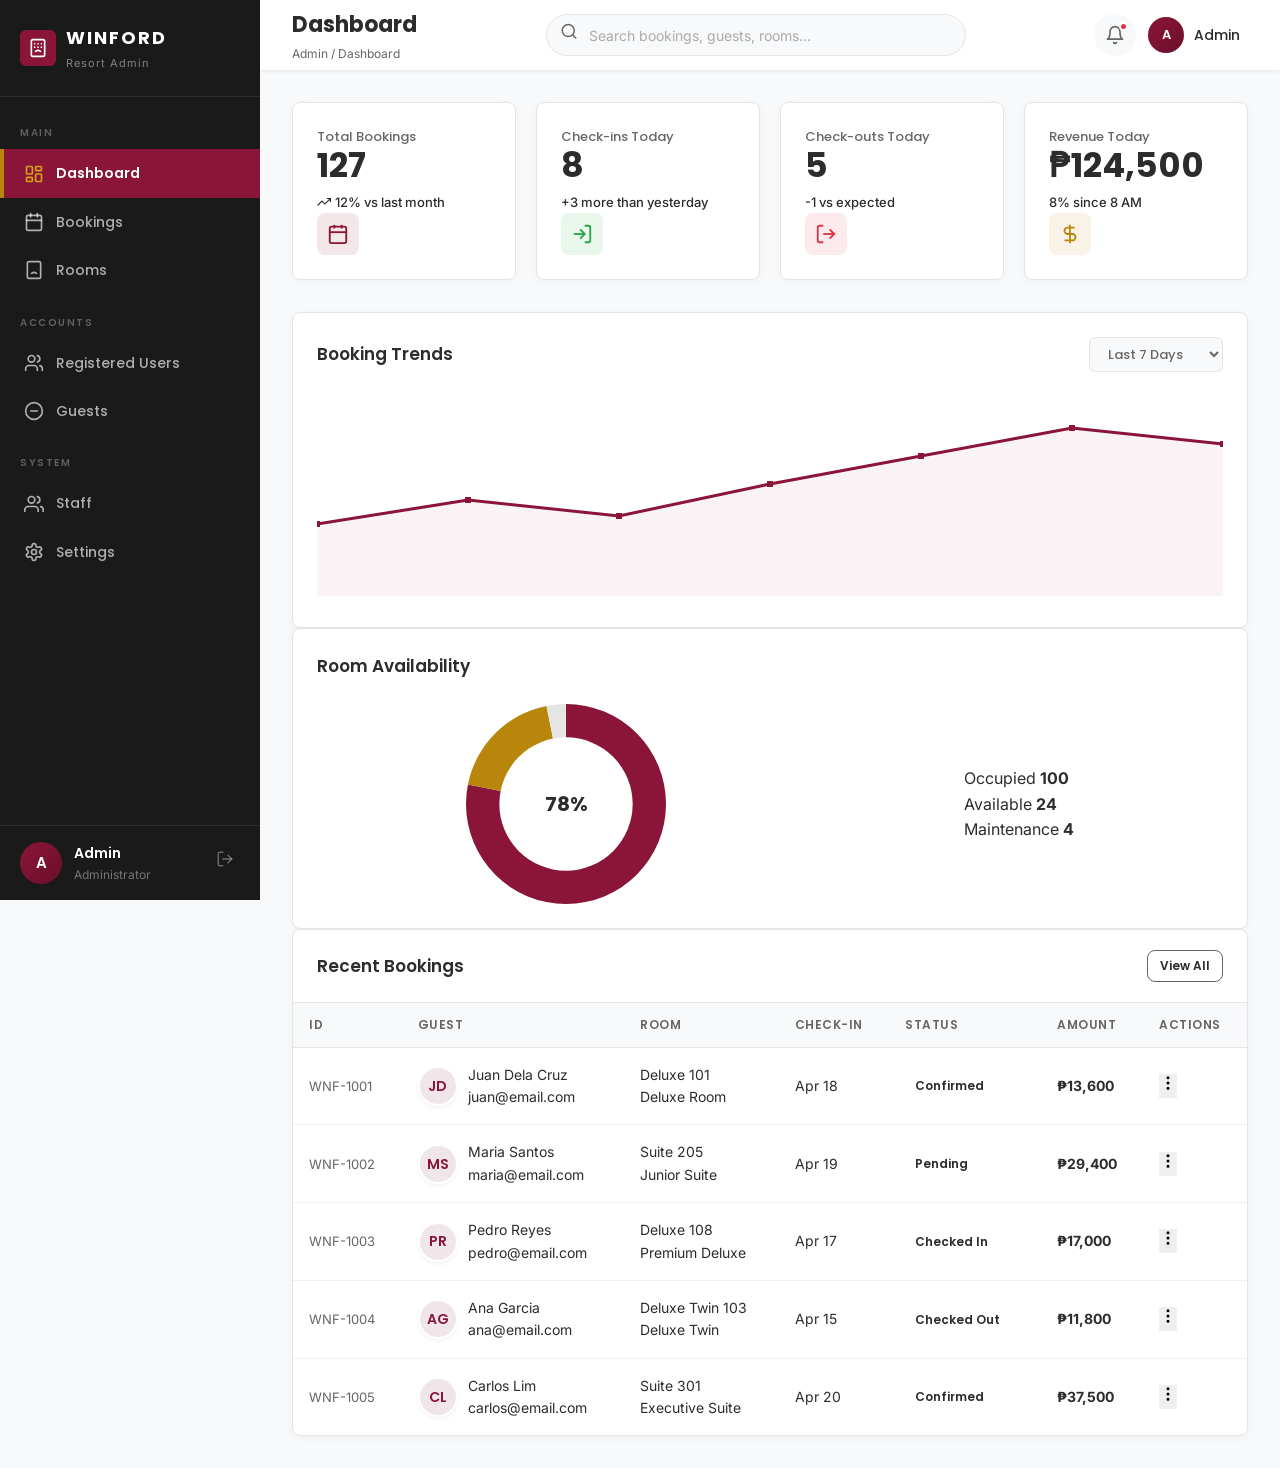
==== admin.html @ c137d27d "Add files via upload" ====
<!DOCTYPE html>
<html lang="en">
<head>
    <meta charset="UTF-8">
    <meta name="viewport" content="width=device-width, initial-scale=1.0">
    <title>Admin Dashboard | Winford Resort and Casino Manila</title>
    <meta name="description" content="Winford Resort admin dashboard – manage bookings, monitor room availability, and view analytics.">

    <link rel="preconnect" href="https://fonts.googleapis.com">
    <link rel="preconnect" href="https://fonts.gstatic.com" crossorigin>
    <link href="https://fonts.googleapis.com/css2?family=Poppins:wght@300;400;500;600;700&family=Inter:wght@300;400;500;600;700&display=swap" rel="stylesheet">

    <link rel="stylesheet" href="styles.css">
    <link rel="stylesheet" href="admin.css">
</head>
<body>

<div class="admin-layout">

    <!-- ═══════════════ SIDEBAR ═══════════════ -->
    <aside class="sidebar" id="sidebar">
        <div class="sidebar__header">
            <div class="sidebar__logo">
                <div class="sidebar__logo-icon">
                    <svg xmlns="http://www.w3.org/2000/svg" width="20" height="20" viewBox="0 0 24 24" fill="none" stroke="currentColor" stroke-width="2" stroke-linecap="round" stroke-linejoin="round"><path d="M18 2H6a2 2 0 0 0-2 2v16a2 2 0 0 0 2 2h12a2 2 0 0 0 2-2V4a2 2 0 0 0-2-2Z"/><path d="m9 16 .348-.24c1.465-1.013 3.84-1.013 5.304 0L15 16"/><path d="M8 7h.01"/><path d="M16 7h.01"/><path d="M12 7h.01"/><path d="M12 11h.01"/><path d="M16 11h.01"/><path d="M8 11h.01"/></svg>
                </div>
                <div>
                    <div class="sidebar__logo-text">WINFORD</div>
                    <div class="sidebar__logo-sub">Resort Admin</div>
                </div>
            </div>
        </div>

        <nav class="sidebar__nav">
            <div class="sidebar__section-label">Main</div>
            <ul class="sidebar__menu" id="sidebar-menu">
                <li class="sidebar__item">
                    <a class="sidebar__link active" data-page="dashboard">
                        <svg xmlns="http://www.w3.org/2000/svg" width="20" height="20" viewBox="0 0 24 24" fill="none" stroke="currentColor" stroke-width="2" stroke-linecap="round" stroke-linejoin="round"><rect width="7" height="9" x="3" y="3" rx="1"/><rect width="7" height="5" x="14" y="3" rx="1"/><rect width="7" height="9" x="14" y="12" rx="1"/><rect width="7" height="5" x="3" y="16" rx="1"/></svg>
                        Dashboard
                    </a>
                </li>
                <li class="sidebar__item">
                    <a class="sidebar__link" data-page="bookings">
                        <svg xmlns="http://www.w3.org/2000/svg" width="20" height="20" viewBox="0 0 24 24" fill="none" stroke="currentColor" stroke-width="2" stroke-linecap="round" stroke-linejoin="round"><rect width="18" height="18" x="3" y="4" rx="2" ry="2"/><line x1="16" x2="16" y1="2" y2="6"/><line x1="8" x2="8" y1="2" y2="6"/><line x1="3" x2="21" y1="10" y2="10"/></svg>
                        Bookings
                    </a>
                </li>
                <li class="sidebar__item">
                    <a class="sidebar__link" data-page="rooms">
                        <svg xmlns="http://www.w3.org/2000/svg" width="20" height="20" viewBox="0 0 24 24" fill="none" stroke="currentColor" stroke-width="2" stroke-linecap="round" stroke-linejoin="round"><path d="M18 2H6a2 2 0 0 0-2 2v16a2 2 0 0 0 2 2h12a2 2 0 0 0 2-2V4a2 2 0 0 0-2-2Z"/><path d="m9 16 .348-.24c1.465-1.013 3.84-1.013 5.304 0L15 16"/></svg>
                        Rooms
                    </a>
                </li>
            </ul>

            <div class="sidebar__section-label" style="margin-top:8px">Accounts</div>
            <ul class="sidebar__menu">
                <li class="sidebar__item">
                    <a class="sidebar__link" data-page="user-management">
                        <svg xmlns="http://www.w3.org/2000/svg" width="20" height="20" viewBox="0 0 24 24" fill="none" stroke="currentColor" stroke-width="2" stroke-linecap="round" stroke-linejoin="round"><path d="M16 21v-2a4 4 0 0 0-4-4H6a4 4 0 0 0-4 4v2"/><circle cx="9" cy="7" r="4"/><path d="M22 21v-2a4 4 0 0 0-3-3.87"/><path d="M16 3.13a4 4 0 0 1 0 7.75"/></svg>
                        Registered Users
                    </a>
                </li>
                <li class="sidebar__item">
                    <a class="sidebar__link" data-page="guest-management">
                        <svg xmlns="http://www.w3.org/2000/svg" width="20" height="20" viewBox="0 0 24 24" fill="none" stroke="currentColor" stroke-width="2" stroke-linecap="round" stroke-linejoin="round"><circle cx="12" cy="12" r="10"/><path d="M8 12h8"/></svg>
                        Guests
                    </a>
                </li>
            </ul>

            <div class="sidebar__section-label" style="margin-top:8px">System</div>
            <ul class="sidebar__menu">
                <li class="sidebar__item">
                    <a class="sidebar__link" data-page="staff-management">
                        <svg xmlns="http://www.w3.org/2000/svg" width="20" height="20" viewBox="0 0 24 24" fill="none" stroke="currentColor" stroke-width="2" stroke-linecap="round" stroke-linejoin="round"><path d="M17 21v-2a4 4 0 0 0-4-4H5a4 4 0 0 0-4 4v2"/><circle cx="9" cy="7" r="4"/><path d="M23 21v-2a4 4 0 0 0-3-3.87"/><path d="M16 3.13a4 4 0 0 1 0 7.75"/></svg>
                        Staff
                    </a>
                </li>
                <li class="sidebar__item">
                    <a class="sidebar__link" data-page="settings">
                        <svg xmlns="http://www.w3.org/2000/svg" width="20" height="20" viewBox="0 0 24 24" fill="none" stroke="currentColor" stroke-width="2" stroke-linecap="round" stroke-linejoin="round"><path d="M12.22 2h-.44a2 2 0 0 0-2 2v.18a2 2 0 0 1-1 1.73l-.43.25a2 2 0 0 1-2 0l-.15-.08a2 2 0 0 0-2.73.73l-.22.38a2 2 0 0 0 .73 2.73l.15.1a2 2 0 0 1 1 1.72v.51a2 2 0 0 1-1 1.74l-.15.09a2 2 0 0 0-.73 2.73l.22.38a2 2 0 0 0 2.73.73l.15-.08a2 2 0 0 1 2 0l.43.25a2 2 0 0 1 1 1.73V20a2 2 0 0 0 2 2h.44a2 2 0 0 0 2-2v-.18a2 2 0 0 1 1-1.73l.43-.25a2 2 0 0 1 2 0l.15.08a2 2 0 0 0 2.73-.73l.22-.39a2 2 0 0 0-.73-2.73l-.15-.08a2 2 0 0 1-1-1.74v-.5a2 2 0 0 1 1-1.74l.15-.09a2 2 0 0 0 .73-2.73l-.22-.38a2 2 0 0 0-2.73-.73l-.15.08a2 2 0 0 1-2 0l-.43-.25a2 2 0 0 1-1-1.73V4a2 2 0 0 0-2-2z"/><circle cx="12" cy="12" r="3"/></svg>
                        Settings
                    </a>
                </li>
            </ul>
        </nav>

        <div class="sidebar__footer">
            <div class="sidebar__avatar">A</div>
            <div class="sidebar__user-info">
                <div class="sidebar__user-name">Admin</div>
                <div class="sidebar__user-role">Administrator</div>
            </div>
            <a href="index.html" class="sidebar__logout-btn" title="Back to Website">
                <svg xmlns="http://www.w3.org/2000/svg" width="18" height="18" viewBox="0 0 24 24" fill="none" stroke="currentColor" stroke-width="2" stroke-linecap="round" stroke-linejoin="round"><path d="M9 21H5a2 2 0 0 1-2-2V5a2 2 0 0 1 2-2h4"/><polyline points="16 17 21 12 16 7"/><line x1="21" x2="9" y1="12" y2="12"/></svg>
            </a>
        </div>
    </aside>

    <!-- Sidebar overlay (mobile) -->
    <div class="sidebar-overlay" id="sidebar-overlay" onclick="closeSidebar()"></div>

    <!-- ═══════════════ MAIN ═══════════════ -->
    <div class="admin-main">

        <!-- Top Bar -->
        <header class="topbar">
            <button class="topbar__hamburger" id="hamburger-btn" onclick="openSidebar()">
                <svg xmlns="http://www.w3.org/2000/svg" width="24" height="24" viewBox="0 0 24 24" fill="none" stroke="currentColor" stroke-width="2" stroke-linecap="round" stroke-linejoin="round"><line x1="4" x2="20" y1="12" y2="12"/><line x1="4" x2="20" y1="6" y2="6"/><line x1="4" x2="20" y1="18" y2="18"/></svg>
            </button>
            <div class="topbar__left">
                <div class="topbar__title" id="page-title">Dashboard</div>
                <div class="topbar__breadcrumb" id="page-breadcrumb">Admin / Dashboard</div>
            </div>
            <div class="topbar__search">
                <span class="topbar__search-icon">
                    <svg xmlns="http://www.w3.org/2000/svg" width="18" height="18" viewBox="0 0 24 24" fill="none" stroke="currentColor" stroke-width="2" stroke-linecap="round" stroke-linejoin="round"><circle cx="11" cy="11" r="8"/><path d="m21 21-4.3-4.3"/></svg>
                </span>
                <input type="text" class="topbar__search-input" placeholder="Search bookings, guests, rooms...">
            </div>
            <div class="topbar__right">
                <button class="topbar__icon-btn">
                    <svg xmlns="http://www.w3.org/2000/svg" width="20" height="20" viewBox="0 0 24 24" fill="none" stroke="currentColor" stroke-width="2" stroke-linecap="round" stroke-linejoin="round"><path d="M6 8a6 6 0 0 1 12 0c0 7 3 9 3 9H3s3-2 3-9"/><path d="M10.3 21a1.94 1.94 0 0 0 3.4 0"/></svg>
                    <span class="topbar__notification-dot"></span>
                </button>
                <div class="topbar__profile">
                    <div class="topbar__profile-avatar">A</div>
                    <span class="topbar__profile-name">Admin</span>
                </div>
            </div>
        </header>

        <!-- Dashboard Content -->
        <main class="dashboard" id="dashboard-content">
            <!-- Rendered by admin.js -->
        </main>

    </div>

</div>

<script src="admin.js"></script>

</body>
</html>
---- styles.css ----
/* ============================================================
   WINFORD RESORT & CASINO MANILA
   Room Booking System – Design System & Page Styles
   Agoda-Inspired, Conversion-Focused
   ============================================================ */

/* ---------- DESIGN TOKENS ---------- */
:root {
  /* Primary */
  --winford-red: #8B1538;
  --winford-red-dark: #6B0F2A;
  --winford-red-light: #A91D47;
  --winford-gold: #B8860B;
  --winford-gold-light: #D4A017;
  --winford-brown: #4A2511;

  /* Supporting */
  --white: #FFFFFF;
  --cream: #FAF9F6;
  --dark: #2C2C2C;
  --medium-gray: #666666;
  --light-gray: #E5E5E5;
  --border-gray: #E0E0E0;

  /* Functional */
  --success: #28A745;
  --success-bg: #E8F5E9;
  --success-dark: #2E7D32;
  --warning: #FF6B35;
  --warning-bg: #FFF3E0;
  --alert: #DC3545;

  /* Typography */
  --font-primary: 'Poppins', sans-serif;
  --font-body: 'Inter', sans-serif;

  /* Shadows */
  --shadow-sm: 0 1px 3px rgba(0,0,0,0.06);
  --shadow-card: 0 2px 8px rgba(0,0,0,0.08);
  --shadow-card-hover: 0 4px 16px rgba(0,0,0,0.12);
  --shadow-lg: 0 4px 12px rgba(0,0,0,0.15);
  --shadow-xl: 0 8px 24px rgba(0,0,0,0.18);
  --shadow-red: 0 4px 12px rgba(139,21,56,0.35);

  /* Radius */
  --radius-sm: 4px;
  --radius-md: 6px;
  --radius-lg: 8px;
  --radius-pill: 24px;
  --radius-round: 50%;

  /* Transitions */
  --transition: 0.3s ease;
  --transition-fast: 0.15s ease;
}

/* ---------- RESET & BASE ---------- */
*, *::before, *::after {
  box-sizing: border-box;
  margin: 0;
  padding: 0;
}

html {
  scroll-behavior: smooth;
  -webkit-font-smoothing: antialiased;
  -moz-osx-font-smoothing: grayscale;
}

body {
  font-family: var(--font-body);
  background: var(--cream);
  color: var(--dark);
  line-height: 1.6;
  overflow-x: hidden;
}

a {
  color: inherit;
  text-decoration: none;
}

button {
  cursor: pointer;
  font-family: var(--font-primary);
  border: none;
  outline: none;
}

img {
  max-width: 100%;
  height: auto;
  display: block;
}

select, input {
  font-family: var(--font-body);
}

/* ---------- UTILITY CLASSES ---------- */
.container {
  max-width: 1200px;
  margin: 0 auto;
  padding: 0 24px;
}

.sr-only {
  position: absolute;
  width: 1px;
  height: 1px;
  padding: 0;
  margin: -1px;
  overflow: hidden;
  clip: rect(0,0,0,0);
  white-space: nowrap;
  border: 0;
}

/* ============================================================
   NAVBAR
   ============================================================ */
.navbar {
  position: sticky;
  top: 0;
  z-index: 100;
  background: var(--white);
  box-shadow: 0 2px 4px rgba(0,0,0,0.08);
  height: 70px;
}

.navbar .container {
  display: flex;
  align-items: center;
  justify-content: space-between;
  height: 100%;
}

/* Logo */
.navbar__logo {
  display: flex;
  align-items: center;
  gap: 10px;
  flex-shrink: 0;
}

.navbar__logo-icon {
  width: 36px;
  height: 36px;
  background: var(--winford-red);
  border-radius: var(--radius-md);
  display: flex;
  align-items: center;
  justify-content: center;
  color: var(--white);
}

.navbar__logo-icon svg {
  width: 22px;
  height: 22px;
}

.navbar__logo-text {
  font-family: var(--font-primary);
  font-size: 22px;
  font-weight: 700;
  color: var(--winford-red);
  letter-spacing: 2px;
}

.navbar__logo-sub {
  font-family: var(--font-body);
  font-size: 9px;
  font-weight: 500;
  color: var(--medium-gray);
  letter-spacing: 3px;
  text-transform: uppercase;
  margin-top: -2px;
}

/* Nav Links */
.navbar__links {
  display: flex;
  align-items: center;
  gap: 32px;
  list-style: none;
}

.navbar__links a {
  font-family: var(--font-primary);
  font-size: 15px;
  font-weight: 500;
  color: var(--dark);
  position: relative;
  padding: 4px 0;
  transition: color var(--transition-fast);
}

.navbar__links a:hover,
.navbar__links a.active {
  color: var(--winford-red);
}

.navbar__links a.active::after {
  content: '';
  position: absolute;
  bottom: -4px;
  left: 0;
  right: 0;
  height: 2px;
  background: var(--winford-red);
  border-radius: 2px;
}

/* Nav Actions */
.navbar__actions {
  display: flex;
  align-items: center;
  gap: 12px;
}

/* Guest buttons */
.btn-signin {
  font-family: var(--font-primary);
  font-size: 14px;
  font-weight: 600;
  color: var(--winford-red);
  border: 2px solid var(--winford-red);
  background: transparent;
  padding: 8px 22px;
  border-radius: var(--radius-md);
  transition: all var(--transition);
}

.btn-signin:hover {
  background: var(--winford-red);
  color: var(--white);
}

.btn-create-account {
  font-family: var(--font-primary);
  font-size: 14px;
  font-weight: 600;
  color: var(--white);
  background: var(--winford-red);
  padding: 8px 22px;
  border-radius: var(--radius-md);
  transition: all var(--transition);
}

.btn-create-account:hover {
  background: var(--winford-red-dark);
  box-shadow: var(--shadow-red);
}

/* Registered User Nav */
.navbar__user {
  display: flex;
  align-items: center;
  gap: 16px;
}

.navbar__welcome {
  font-family: var(--font-primary);
  font-size: 14px;
  font-weight: 500;
  color: var(--dark);
}

.navbar__points {
  display: flex;
  align-items: center;
  gap: 4px;
  font-family: var(--font-primary);
  font-size: 13px;
  font-weight: 600;
  color: var(--winford-gold);
  background: rgba(184,134,11,0.08);
  padding: 4px 12px;
  border-radius: var(--radius-pill);
}

.navbar__profile {
  position: relative;
}

.navbar__profile-btn {
  display: flex;
  align-items: center;
  gap: 8px;
  background: none;
  padding: 4px;
  cursor: pointer;
}

.navbar__avatar {
  width: 40px;
  height: 40px;
  border-radius: var(--radius-round);
  background: linear-gradient(135deg, var(--winford-red), var(--winford-red-dark));
  color: var(--white);
  display: flex;
  align-items: center;
  justify-content: center;
  font-family: var(--font-primary);
  font-size: 16px;
  font-weight: 600;
}

.navbar__profile-arrow {
  color: var(--medium-gray);
  transition: transform var(--transition-fast);
}

.navbar__profile-btn:hover .navbar__profile-arrow {
  color: var(--dark);
}

.navbar__profile.open .navbar__profile-arrow {
  transform: rotate(180deg);
}

/* Profile Dropdown */
.navbar__dropdown {
  position: absolute;
  top: calc(100% + 8px);
  right: 0;
  min-width: 200px;
  background: var(--white);
  border-radius: var(--radius-lg);
  box-shadow: var(--shadow-xl);
  border: 1px solid var(--light-gray);
  opacity: 0;
  visibility: hidden;
  transform: translateY(-8px);
  transition: all var(--transition-fast);
  overflow: hidden;
  z-index: 200;
}

.navbar__profile.open .navbar__dropdown {
  opacity: 1;
  visibility: visible;
  transform: translateY(0);
}

.navbar__dropdown a {
  display: flex;
  align-items: center;
  gap: 10px;
  padding: 12px 16px;
  font-family: var(--font-primary);
  font-size: 14px;
  font-weight: 500;
  color: var(--dark);
  transition: background var(--transition-fast);
}

.navbar__dropdown a:hover {
  background: var(--cream);
}

.navbar__dropdown a svg {
  width: 18px;
  height: 18px;
  color: var(--medium-gray);
}

.navbar__dropdown-divider {
  height: 1px;
  background: var(--light-gray);
}

.navbar__dropdown a.logout {
  color: var(--winford-red);
}

.navbar__dropdown a.logout svg {
  color: var(--winford-red);
}

/* Mobile Hamburger */
.navbar__hamburger {
  display: none;
  background: none;
  padding: 8px;
  color: var(--dark);
}

.navbar__hamburger svg {
  width: 24px;
  height: 24px;
}

/* Mobile Menu Drawer */
.mobile-drawer {
  display: none;
  position: fixed;
  top: 0;
  left: 0;
  right: 0;
  bottom: 0;
  z-index: 200;
}

.mobile-drawer.open {
  display: block;
}

.mobile-drawer__overlay {
  position: absolute;
  inset: 0;
  background: rgba(0,0,0,0.5);
  animation: fadeIn 0.2s ease;
}

.mobile-drawer__panel {
  position: absolute;
  top: 0;
  left: 0;
  width: 300px;
  height: 100%;
  background: var(--white);
  box-shadow: var(--shadow-xl);
  padding: 24px;
  animation: slideInLeft 0.3s ease;
  overflow-y: auto;
}

.mobile-drawer__close {
  background: none;
  padding: 4px;
  margin-bottom: 24px;
  color: var(--medium-gray);
}

.mobile-drawer__links {
  list-style: none;
  margin-bottom: 24px;
}

.mobile-drawer__links a {
  display: block;
  padding: 14px 0;
  font-family: var(--font-primary);
  font-size: 16px;
  font-weight: 500;
  color: var(--dark);
  border-bottom: 1px solid var(--light-gray);
}

.mobile-drawer__links a:hover {
  color: var(--winford-red);
}

.mobile-drawer__actions {
  display: flex;
  flex-direction: column;
  gap: 10px;
}

.mobile-drawer__actions .btn-signin,
.mobile-drawer__actions .btn-create-account {
  text-align: center;
  width: 100%;
  padding: 12px;
}

/* State toggle (dev tool) */
.state-toggle {
  position: fixed;
  bottom: 20px;
  right: 20px;
  z-index: 300;
  display: flex;
  align-items: center;
  gap: 10px;
  background: var(--white);
  border: 1px solid var(--light-gray);
  padding: 10px 16px;
  border-radius: var(--radius-lg);
  box-shadow: var(--shadow-lg);
  font-family: var(--font-primary);
  font-size: 13px;
  font-weight: 500;
  color: var(--dark);
}

.state-toggle__switch {
  position: relative;
  width: 48px;
  height: 26px;
  background: var(--light-gray);
  border-radius: 13px;
  cursor: pointer;
  transition: background var(--transition);
}

.state-toggle__switch.active {
  background: var(--winford-red);
}

.state-toggle__switch::after {
  content: '';
  position: absolute;
  top: 3px;
  left: 3px;
  width: 20px;
  height: 20px;
  background: var(--white);
  border-radius: var(--radius-round);
  transition: transform var(--transition);
  box-shadow: 0 1px 3px rgba(0,0,0,0.2);
}

.state-toggle__switch.active::after {
  transform: translateX(22px);
}

.state-toggle__label {
  min-width: 70px;
}

/* ============================================================
   HERO SECTION
   ============================================================ */
.hero {
  position: relative;
  height: 520px;
  overflow: hidden;
  display: flex;
  align-items: center;
  justify-content: center;
}

.hero__bg {
  position: absolute;
  inset: 0;
  width: 100%;
  height: 100%;
  object-fit: cover;
}

.hero__overlay {
  position: absolute;
  inset: 0;
  background: linear-gradient(
    180deg,
    rgba(44, 44, 44, 0.45) 0%,
    rgba(139, 21, 56, 0.3) 100%
  );
}

.hero__content {
  position: relative;
  z-index: 2;
  text-align: center;
  padding: 0 24px;
  max-width: 800px;
  width: 100%;
}

.hero__headline {
  font-family: var(--font-primary);
  font-size: 46px;
  font-weight: 700;
  color: var(--white);
  line-height: 1.2;
  margin-bottom: 12px;
  text-shadow: 0 2px 8px rgba(0,0,0,0.25);
}

.hero__subtext {
  font-family: var(--font-primary);
  font-size: 19px;
  font-weight: 400;
  color: rgba(255,255,255,0.9);
  margin-bottom: 32px;
  text-shadow: 0 1px 4px rgba(0,0,0,0.2);
}

.hero__cta-message {
  font-family: var(--font-primary);
  font-size: 15px;
  font-weight: 500;
  color: var(--winford-gold-light);
  margin-top: 20px;
  display: flex;
  align-items: center;
  justify-content: center;
  gap: 6px;
}

/* ============================================================
   SEARCH BAR
   ============================================================ */
.search-bar {
  position: relative;
  z-index: 10;
  margin-top: -36px;
}

.search-bar__inner {
  background: var(--white);
  border-radius: var(--radius-lg);
  box-shadow: var(--shadow-xl);
  display: flex;
  align-items: stretch;
  overflow: hidden;
}

.search-bar__field {
  flex: 1;
  padding: 16px 20px;
  border-right: 1px solid var(--light-gray);
  display: flex;
  flex-direction: column;
  gap: 4px;
  cursor: pointer;
  transition: background var(--transition-fast);
  position: relative;
}

.search-bar__field:hover {
  background: #FAFAFA;
}

.search-bar__label {
  font-family: var(--font-primary);
  font-size: 11px;
  font-weight: 600;
  color: var(--medium-gray);
  text-transform: uppercase;
  letter-spacing: 0.5px;
  display: flex;
  align-items: center;
  gap: 6px;
}

.search-bar__label svg {
  width: 14px;
  height: 14px;
}

.search-bar__value {
  font-family: var(--font-primary);
  font-size: 15px;
  font-weight: 600;
  color: var(--dark);
}

.search-bar__input {
  font-family: var(--font-primary);
  font-size: 15px;
  font-weight: 600;
  color: var(--dark);
  border: none;
  outline: none;
  background: transparent;
  width: 100%;
  cursor: pointer;
}

.search-bar__select {
  font-family: var(--font-primary);
  font-size: 15px;
  font-weight: 600;
  color: var(--dark);
  border: none;
  outline: none;
  background: transparent;
  width: 100%;
  cursor: pointer;
  -webkit-appearance: none;
  appearance: none;
}

.search-bar__btn {
  flex-shrink: 0;
  background: var(--winford-red);
  color: var(--white);
  font-family: var(--font-primary);
  font-size: 16px;
  font-weight: 700;
  text-transform: uppercase;
  letter-spacing: 0.5px;
  padding: 16px 36px;
  border: none;
  cursor: pointer;
  transition: all var(--transition);
  display: flex;
  align-items: center;
  gap: 8px;
  white-space: nowrap;
}

.search-bar__btn:hover {
  background: var(--winford-red-dark);
  box-shadow: var(--shadow-red);
}

.search-bar__btn svg {
  width: 20px;
  height: 20px;
}

/* ============================================================
   FILTER PILLS
   ============================================================ */
.filter-pills {
  background: var(--white);
  padding: 28px 0;
  border-bottom: 1px solid var(--light-gray);
}

.filter-pills__inner {
  display: flex;
  align-items: center;
  gap: 12px;
  overflow-x: auto;
  -webkit-overflow-scrolling: touch;
  scrollbar-width: none;
  padding-bottom: 4px;
}

.filter-pills__inner::-webkit-scrollbar {
  display: none;
}

.filter-pill {
  flex-shrink: 0;
  font-family: var(--font-primary);
  font-size: 14px;
  font-weight: 500;
  padding: 10px 22px;
  border-radius: var(--radius-pill);
  border: 1px solid var(--light-gray);
  background: var(--white);
  color: var(--dark);
  cursor: pointer;
  transition: all var(--transition);
  white-space: nowrap;
}

.filter-pill:hover {
  border-color: var(--winford-red);
  color: var(--winford-red);
}

.filter-pill.active {
  background: var(--winford-red);
  border-color: var(--winford-red);
  color: var(--white);
  font-weight: 600;
  box-shadow: 0 2px 8px rgba(139,21,56,0.3);
}

/* ============================================================
   PERSONALIZED RECOMMENDATIONS (Registered Only)
   ============================================================ */
.personalized-section {
  background: var(--cream);
  padding: 56px 0;
  border-top: 3px solid var(--winford-gold);
  display: none;
}

.personalized-section.visible {
  display: block;
}

.section-header {
  display: flex;
  align-items: flex-end;
  justify-content: space-between;
  margin-bottom: 28px;
}

.section-header__title {
  font-family: var(--font-primary);
  font-size: 26px;
  font-weight: 700;
  color: var(--dark);
  display: flex;
  align-items: center;
  gap: 10px;
}

.section-header__subtitle {
  font-family: var(--font-body);
  font-size: 15px;
  color: var(--medium-gray);
  margin-top: 6px;
}

.section-header__link {
  font-family: var(--font-primary);
  font-size: 14px;
  font-weight: 600;
  color: var(--winford-red);
  display: flex;
  align-items: center;
  gap: 4px;
  transition: gap var(--transition);
  flex-shrink: 0;
}

.section-header__link:hover {
  gap: 8px;
  text-decoration: underline;
}

.section-header__link svg {
  width: 16px;
  height: 16px;
}

/* Recommendation Cards */
.rec-cards {
  display: flex;
  gap: 24px;
  overflow-x: auto;
  -webkit-overflow-scrolling: touch;
  scrollbar-width: none;
  padding-bottom: 8px;
}

.rec-cards::-webkit-scrollbar {
  display: none;
}

.rec-card {
  flex: 0 0 280px;
  background: var(--white);
  border-radius: var(--radius-lg);
  border: 1px solid var(--light-gray);
  overflow: hidden;
  transition: all var(--transition);
  cursor: pointer;
}

.rec-card:hover {
  box-shadow: var(--shadow-card-hover);
  transform: translateY(-4px);
}

.rec-card__image {
  position: relative;
  height: 190px;
  overflow: hidden;
}

.rec-card__image img {
  width: 100%;
  height: 100%;
  object-fit: cover;
  transition: transform var(--transition);
}

.rec-card:hover .rec-card__image img {
  transform: scale(1.05);
}

.rec-card__badge {
  position: absolute;
  top: 12px;
  left: 12px;
  background: var(--winford-gold);
  color: var(--white);
  font-family: var(--font-primary);
  font-size: 11px;
  font-weight: 700;
  padding: 5px 10px;
  border-radius: var(--radius-sm);
  display: flex;
  align-items: center;
  gap: 4px;
}

.rec-card__badge svg {
  width: 12px;
  height: 12px;
}

.rec-card__body {
  padding: 16px;
}

.rec-card__name {
  font-family: var(--font-primary);
  font-size: 17px;
  font-weight: 600;
  color: var(--dark);
  margin-bottom: 4px;
}

.rec-card__specs {
  font-family: var(--font-body);
  font-size: 13px;
  color: var(--medium-gray);
  margin-bottom: 10px;
}

.rec-card__rating {
  display: inline-flex;
  align-items: center;
  gap: 6px;
  margin-bottom: 12px;
}

.rec-card__rating-badge {
  background: var(--success);
  color: var(--white);
  font-family: var(--font-primary);
  font-size: 12px;
  font-weight: 700;
  padding: 3px 8px;
  border-radius: var(--radius-sm);
}

.rec-card__rating-text {
  font-family: var(--font-body);
  font-size: 12px;
  color: var(--medium-gray);
}

.rec-card__price {
  display: flex;
  align-items: baseline;
  gap: 8px;
}

.rec-card__price-current {
  font-family: var(--font-primary);
  font-size: 22px;
  font-weight: 700;
  color: var(--winford-red);
}

.rec-card__price-label {
  font-size: 13px;
  color: var(--medium-gray);
}

.rec-card__link {
  display: block;
  margin-top: 12px;
  font-family: var(--font-primary);
  font-size: 13px;
  font-weight: 600;
  color: var(--winford-red);
  transition: all var(--transition-fast);
}

.rec-card__link:hover {
  text-decoration: underline;
}

/* ============================================================
   AVAILABLE ROOMS SECTION
   ============================================================ */
.rooms-section {
  padding: 56px 0 80px;
}

.rooms-header {
  display: flex;
  align-items: flex-end;
  justify-content: space-between;
  margin-bottom: 28px;
  flex-wrap: wrap;
  gap: 16px;
}

.rooms-header__title {
  font-family: var(--font-primary);
  font-size: 30px;
  font-weight: 700;
  color: var(--dark);
}

.rooms-header__subtitle {
  font-family: var(--font-body);
  font-size: 15px;
  color: var(--medium-gray);
  margin-top: 4px;
}

.rooms-header__sort {
  display: flex;
  align-items: center;
  gap: 8px;
  font-family: var(--font-primary);
  font-size: 14px;
  color: var(--medium-gray);
}

.rooms-header__sort select {
  font-family: var(--font-primary);
  font-size: 14px;
  font-weight: 500;
  color: var(--dark);
  padding: 8px 32px 8px 12px;
  border: 1px solid var(--light-gray);
  border-radius: var(--radius-md);
  background: var(--white);
  cursor: pointer;
  appearance: none;
  -webkit-appearance: none;
  background-image: url("data:image/svg+xml;charset=UTF-8,%3csvg xmlns='http://www.w3.org/2000/svg' viewBox='0 0 24 24' fill='none' stroke='%23666' stroke-width='2' stroke-linecap='round' stroke-linejoin='round'%3e%3cpath d='m6 9 6 6 6-6'/%3e%3c/svg%3e");
  background-repeat: no-repeat;
  background-position: right 8px center;
  background-size: 16px;
}

/* ============================================================
   ROOM CARD (Agoda Horizontal Style)
   ============================================================ */
.room-card {
  background: var(--white);
  border: 1px solid var(--light-gray);
  border-radius: var(--radius-lg);
  overflow: hidden;
  margin-bottom: 24px;
  transition: box-shadow var(--transition);
  display: flex;
}

.room-card:hover {
  box-shadow: var(--shadow-card-hover);
}

/* LEFT - Image */
.room-card__image {
  position: relative;
  width: 320px;
  min-height: 240px;
  flex-shrink: 0;
  overflow: hidden;
}

.room-card__image img {
  width: 100%;
  height: 100%;
  object-fit: cover;
  transition: transform 0.5s ease;
}

.room-card:hover .room-card__image img {
  transform: scale(1.04);
}

.room-card__badges {
  position: absolute;
  top: 12px;
  left: 12px;
  display: flex;
  flex-direction: column;
  gap: 6px;
}

.badge {
  display: inline-flex;
  align-items: center;
  gap: 4px;
  font-family: var(--font-primary);
  font-size: 11px;
  font-weight: 700;
  padding: 5px 10px;
  border-radius: var(--radius-sm);
  white-space: nowrap;
}

.badge--ai {
  background: var(--winford-gold);
  color: var(--white);
}

.badge--ai svg {
  width: 12px;
  height: 12px;
}

.badge--offer {
  background: var(--winford-red);
  color: var(--white);
}

.badge--available {
  background: var(--success);
  color: var(--white);
}

.badge--limited {
  background: var(--warning);
  color: var(--white);
  animation: pulse-glow 2s infinite;
}

.badge--soldout {
  background: var(--alert);
  color: var(--white);
}

/* Image deal tag */
.room-card__deal-tag {
  position: absolute;
  bottom: 12px;
  right: 12px;
  background: rgba(0,0,0,0.75);
  backdrop-filter: blur(4px);
  color: var(--white);
  font-family: var(--font-primary);
  font-size: 11px;
  font-weight: 600;
  padding: 5px 10px;
  border-radius: var(--radius-sm);
  display: flex;
  align-items: center;
  gap: 4px;
}

.room-card__deal-tag svg {
  width: 12px;
  height: 12px;
  color: #4CAF50;
}

/* CENTER - Details */
.room-card__details {
  flex: 1;
  padding: 20px;
  display: flex;
  flex-direction: column;
  min-width: 0;
}

.room-card__name {
  font-family: var(--font-primary);
  font-size: 21px;
  font-weight: 600;
  color: var(--dark);
  margin-bottom: 6px;
}

.room-card__specs {
  font-family: var(--font-body);
  font-size: 14px;
  color: var(--medium-gray);
  margin-bottom: 12px;
}

.room-card__specs span {
  margin: 0 4px;
  color: var(--light-gray);
}

.room-card__amenities {
  display: flex;
  flex-wrap: wrap;
  gap: 14px;
  margin-bottom: 14px;
}

.room-card__amenity {
  display: flex;
  align-items: center;
  gap: 5px;
  font-family: var(--font-body);
  font-size: 13px;
  color: var(--medium-gray);
}

.room-card__amenity svg {
  width: 16px;
  height: 16px;
  color: var(--winford-gold);
}

.room-card__rating {
  display: flex;
  align-items: center;
  gap: 8px;
  margin-bottom: 10px;
}

.rating-badge {
  background: var(--success);
  color: var(--white);
  font-family: var(--font-primary);
  font-size: 13px;
  font-weight: 700;
  padding: 4px 10px;
  border-radius: var(--radius-sm);
}

.rating-label {
  font-family: var(--font-primary);
  font-size: 13px;
  font-weight: 600;
  color: var(--dark);
}

.rating-count {
  font-family: var(--font-body);
  font-size: 12px;
  color: var(--medium-gray);
}

/* Availability */
.room-card__availability {
  font-family: var(--font-primary);
  font-size: 13px;
  font-weight: 600;
  display: flex;
  align-items: center;
  gap: 4px;
  margin-top: auto;
}

.room-card__availability.available {
  color: var(--success);
}

.room-card__availability.limited {
  color: var(--warning);
}

.room-card__availability.soldout {
  color: var(--alert);
}

/* Past stay tag (registered only) */
.room-card__past-stay {
  display: none;
  align-items: center;
  gap: 6px;
  background: var(--success-bg);
  color: var(--success-dark);
  font-family: var(--font-body);
  font-size: 12px;
  font-weight: 500;
  padding: 6px 12px;
  border-radius: var(--radius-sm);
  margin-top: 8px;
  width: fit-content;
}

.room-card__past-stay.visible {
  display: flex;
}

/* RIGHT - Price & CTA */
.room-card__pricing {
  width: 200px;
  flex-shrink: 0;
  padding: 20px;
  display: flex;
  flex-direction: column;
  align-items: flex-end;
  border-left: 1px solid var(--light-gray);
  background: #FDFDFD;
}

/* Wishlist (registered only) */
.room-card__wishlist {
  display: none;
  background: none;
  color: var(--light-gray);
  padding: 4px;
  margin-bottom: 8px;
  transition: all var(--transition-fast);
  align-self: flex-end;
}

.room-card__wishlist.visible {
  display: block;
}

.room-card__wishlist svg {
  width: 22px;
  height: 22px;
}

.room-card__wishlist:hover,
.room-card__wishlist.saved {
  color: var(--winford-red);
}

.room-card__wishlist.saved svg {
  fill: var(--winford-red);
}

.room-card__old-price {
  font-family: var(--font-body);
  font-size: 15px;
  color: var(--medium-gray);
  text-decoration: line-through;
  margin-bottom: 2px;
}

.room-card__current-price {
  font-family: var(--font-primary);
  font-size: 28px;
  font-weight: 700;
  color: var(--winford-red);
  line-height: 1;
}

.room-card__price-per {
  font-family: var(--font-body);
  font-size: 12px;
  color: var(--medium-gray);
  margin-top: 2px;
}

.room-card__total {
  font-family: var(--font-body);
  font-size: 13px;
  color: var(--medium-gray);
  margin-top: 8px;
}

.room-card__book-btn {
  width: 100%;
  background: var(--winford-red);
  color: var(--white);
  font-family: var(--font-primary);
  font-size: 14px;
  font-weight: 700;
  text-transform: uppercase;
  letter-spacing: 0.5px;
  padding: 14px 16px;
  border-radius: var(--radius-md);
  margin-top: 16px;
  transition: all var(--transition);
  display: flex;
  align-items: center;
  justify-content: center;
  gap: 6px;
}

.room-card__book-btn:hover {
  background: var(--winford-red-dark);
  box-shadow: var(--shadow-red);
  transform: translateY(-1px);
}

.room-card__book-btn.soldout {
  background: var(--light-gray);
  color: var(--medium-gray);
  cursor: not-allowed;
  box-shadow: none;
  pointer-events: none;
}

.room-card__details-link {
  display: block;
  text-align: center;
  margin-top: 10px;
  font-family: var(--font-primary);
  font-size: 13px;
  font-weight: 500;
  color: var(--winford-red);
  transition: all var(--transition-fast);
}

.room-card__details-link:hover {
  text-decoration: underline;
}

/* ============================================================
   SIGN-UP CTA BANNER (Guest Only)
   ============================================================ */
.signup-banner {
  background: linear-gradient(135deg, var(--winford-red), var(--winford-red-dark));
  border-radius: var(--radius-lg);
  padding: 40px;
  text-align: center;
  margin-bottom: 24px;
  position: relative;
  overflow: hidden;
}

.signup-banner::before {
  content: '';
  position: absolute;
  top: -50%;
  right: -20%;
  width: 300px;
  height: 300px;
  border-radius: 50%;
  background: rgba(255,255,255,0.05);
}

.signup-banner::after {
  content: '';
  position: absolute;
  bottom: -30%;
  left: -10%;
  width: 200px;
  height: 200px;
  border-radius: 50%;
  background: rgba(255,255,255,0.03);
}

.signup-banner.hidden {
  display: none;
}

.signup-banner__content {
  position: relative;
  z-index: 1;
}

.signup-banner__icon {
  font-size: 32px;
  margin-bottom: 12px;
}

.signup-banner__title {
  font-family: var(--font-primary);
  font-size: 22px;
  font-weight: 700;
  color: var(--white);
  margin-bottom: 8px;
}

.signup-banner__text {
  font-family: var(--font-body);
  font-size: 15px;
  color: rgba(255,255,255,0.85);
  margin-bottom: 20px;
}

.signup-banner__btn {
  background: var(--white);
  color: var(--winford-red);
  font-family: var(--font-primary);
  font-size: 15px;
  font-weight: 700;
  padding: 14px 36px;
  border-radius: var(--radius-md);
  transition: all var(--transition);
  display: inline-flex;
  align-items: center;
  gap: 8px;
}

.signup-banner__btn:hover {
  transform: translateY(-2px);
  box-shadow: 0 4px 16px rgba(0,0,0,0.3);
}

/* ============================================================
   AI INSIGHTS WIDGET
   ============================================================ */
.ai-insights {
  background: var(--white);
  border: 1px solid var(--light-gray);
  border-left: 3px solid var(--winford-gold);
  border-radius: var(--radius-lg);
  padding: 20px 24px;
  margin-bottom: 32px;
}

.ai-insights__header {
  display: flex;
  align-items: center;
  gap: 8px;
  margin-bottom: 14px;
  font-family: var(--font-primary);
  font-size: 16px;
  font-weight: 700;
  color: var(--dark);
}

.ai-insights__header svg {
  width: 20px;
  height: 20px;
  color: var(--winford-gold);
}

.ai-insights__items {
  display: flex;
  flex-wrap: wrap;
  gap: 16px;
}

.ai-insights__item {
  display: flex;
  align-items: center;
  gap: 8px;
  font-family: var(--font-body);
  font-size: 13px;
  color: var(--medium-gray);
  background: var(--cream);
  padding: 8px 14px;
  border-radius: var(--radius-pill);
}

.ai-insights__item svg {
  width: 14px;
  height: 14px;
  flex-shrink: 0;
}

/* ============================================================
   FOOTER
   ============================================================ */
.footer {
  background: var(--dark);
  color: var(--white);
  padding: 48px 0 0;
}

.footer__grid {
  display: grid;
  grid-template-columns: 1.5fr 1fr 1fr 1.3fr;
  gap: 40px;
  margin-bottom: 40px;
}

.footer__brand {
  display: flex;
  flex-direction: column;
}

.footer__logo {
  display: flex;
  align-items: center;
  gap: 10px;
  margin-bottom: 16px;
}

.footer__logo-icon {
  width: 32px;
  height: 32px;
  background: var(--winford-red);
  border-radius: var(--radius-sm);
  display: flex;
  align-items: center;
  justify-content: center;
}

.footer__logo-icon svg {
  width: 20px;
  height: 20px;
  color: var(--white);
}

.footer__logo-text {
  font-family: var(--font-primary);
  font-size: 20px;
  font-weight: 700;
  letter-spacing: 2px;
}

.footer__address {
  font-family: var(--font-body);
  font-size: 14px;
  color: #999;
  line-height: 1.7;
  margin-bottom: 16px;
}

.footer__contact-item {
  font-family: var(--font-body);
  font-size: 14px;
  color: #999;
  display: flex;
  align-items: center;
  gap: 8px;
  margin-bottom: 8px;
}

.footer__contact-item svg {
  width: 16px;
  height: 16px;
  color: var(--winford-gold);
}

.footer__col-title {
  font-family: var(--font-primary);
  font-size: 15px;
  font-weight: 600;
  color: var(--white);
  margin-bottom: 16px;
}

.footer__links {
  list-style: none;
}

.footer__links li {
  margin-bottom: 10px;
}

.footer__links a {
  font-family: var(--font-body);
  font-size: 14px;
  color: #999;
  transition: color var(--transition-fast);
}

.footer__links a:hover {
  color: var(--winford-gold);
}

/* Newsletter */
.footer__newsletter-text {
  font-family: var(--font-body);
  font-size: 14px;
  color: #999;
  margin-bottom: 12px;
}

.footer__newsletter-form {
  display: flex;
  gap: 0;
}

.footer__newsletter-input {
  flex: 1;
  padding: 10px 14px;
  background: #3a3a3a;
  border: 1px solid #555;
  border-right: none;
  border-radius: var(--radius-md) 0 0 var(--radius-md);
  color: var(--white);
  font-family: var(--font-body);
  font-size: 14px;
  outline: none;
}

.footer__newsletter-input::placeholder {
  color: #888;
}

.footer__newsletter-input:focus {
  border-color: var(--winford-gold);
}

.footer__newsletter-btn {
  background: var(--winford-red);
  color: var(--white);
  padding: 10px 18px;
  border: none;
  border-radius: 0 var(--radius-md) var(--radius-md) 0;
  cursor: pointer;
  transition: background var(--transition);
}

.footer__newsletter-btn:hover {
  background: var(--winford-red-dark);
}

.footer__newsletter-btn svg {
  width: 18px;
  height: 18px;
}

/* Footer Bottom */
.footer__bottom {
  border-top: 1px solid #444;
  padding: 20px 0;
  display: flex;
  align-items: center;
  justify-content: space-between;
}

.footer__copyright {
  font-family: var(--font-body);
  font-size: 13px;
  color: #777;
}

.footer__socials {
  display: flex;
  gap: 16px;
}

.footer__social-link {
  color: #777;
  transition: color var(--transition-fast);
}

.footer__social-link:hover {
  color: var(--winford-gold);
}

.footer__social-link svg {
  width: 20px;
  height: 20px;
}

/* ============================================================
   ANIMATIONS
   ============================================================ */
@keyframes fadeIn {
  from { opacity: 0; }
  to { opacity: 1; }
}

@keyframes slideInLeft {
  from { transform: translateX(-100%); }
  to { transform: translateX(0); }
}

@keyframes pulse-glow {
  0%, 100% { opacity: 1; }
  50% { opacity: 0.75; }
}

@keyframes fadeInUp {
  from {
    opacity: 0;
    transform: translateY(16px);
  }
  to {
    opacity: 1;
    transform: translateY(0);
  }
}

.room-card {
  animation: fadeInUp 0.4s ease backwards;
}

.room-card:nth-child(1) { animation-delay: 0.05s; }
.room-card:nth-child(2) { animation-delay: 0.1s; }
.room-card:nth-child(3) { animation-delay: 0.15s; }
.room-card:nth-child(4) { animation-delay: 0.2s; }
.room-card:nth-child(5) { animation-delay: 0.25s; }
.room-card:nth-child(6) { animation-delay: 0.3s; }

/* ============================================================
   RESPONSIVE (TABLET)
   ============================================================ */
@media (max-width: 1024px) {
  .room-card__image {
    width: 260px;
    min-height: 220px;
  }

  .room-card__pricing {
    width: 180px;
  }

  .room-card__current-price {
    font-size: 24px;
  }

  .footer__grid {
    grid-template-columns: 1fr 1fr;
    gap: 32px;
  }
}

/* ============================================================
   RESPONSIVE (MOBILE)
   ============================================================ */
@media (max-width: 768px) {
  .container {
    padding: 0 16px;
  }

  /* Navbar mobile */
  .navbar__links,
  .navbar__actions .btn-signin,
  .navbar__actions .btn-create-account,
  .navbar__welcome,
  .navbar__points {
    display: none;
  }

  .navbar__hamburger {
    display: block;
  }

  .navbar__user {
    gap: 8px;
  }

  /* Hero mobile */
  .hero {
    height: 440px;
  }

  .hero__headline {
    font-size: 30px;
  }

  .hero__subtext {
    font-size: 16px;
    margin-bottom: 24px;
  }

  .hero__cta-message {
    font-size: 13px;
  }

  /* Search bar mobile */
  .search-bar__inner {
    flex-direction: column;
    border-radius: var(--radius-lg);
  }

  .search-bar__field {
    border-right: none;
    border-bottom: 1px solid var(--light-gray);
    padding: 14px 16px;
  }

  .search-bar__btn {
    border-radius: 0 0 var(--radius-lg) var(--radius-lg);
    justify-content: center;
    padding: 16px;
  }

  /* Filters mobile */
  .filter-pills {
    padding: 20px 0;
  }

  /* Room cards mobile */
  .room-card {
    flex-direction: column;
  }

  .room-card__image {
    width: 100%;
    height: 220px;
    min-height: auto;
  }

  .room-card__pricing {
    width: 100%;
    flex-direction: row;
    flex-wrap: wrap;
    align-items: center;
    justify-content: space-between;
    border-left: none;
    border-top: 1px solid var(--light-gray);
    padding: 16px 20px;
  }

  .room-card__wishlist.visible {
    position: absolute;
    top: 12px;
    right: 12px;
    background: rgba(255,255,255,0.9);
    border-radius: var(--radius-round);
    padding: 6px;
  }

  .room-card__price-group {
    display: flex;
    align-items: baseline;
    gap: 8px;
  }

  .room-card__book-btn {
    width: auto;
    flex: 0 0 auto;
    margin-top: 0;
    padding: 12px 24px;
  }

  .room-card__details-link {
    margin-top: 0;
    margin-left: 8px;
  }

  .room-card__total {
    margin-top: 0;
  }

  /* Personalized section mobile */
  .rec-card {
    flex: 0 0 240px;
  }

  .rec-card__image {
    height: 160px;
  }

  .section-header {
    flex-direction: column;
    align-items: flex-start;
    gap: 8px;
  }

  .section-header__title {
    font-size: 22px;
  }

  /* Rooms header mobile */
  .rooms-header {
    flex-direction: column;
    align-items: flex-start;
  }

  .rooms-header__title {
    font-size: 24px;
  }

  /* Signup banner mobile */
  .signup-banner {
    padding: 28px 20px;
  }

  .signup-banner__title {
    font-size: 19px;
  }

  /* AI insights mobile */
  .ai-insights__items {
    flex-direction: column;
    gap: 8px;
  }

  /* Footer mobile */
  .footer__grid {
    grid-template-columns: 1fr;
    gap: 28px;
  }

  .footer__bottom {
    flex-direction: column;
    gap: 12px;
    text-align: center;
  }
}

@media (max-width: 480px) {
  .hero__headline {
    font-size: 26px;
  }

  .hero {
    height: 400px;
  }

  .room-card__name {
    font-size: 18px;
  }

  .room-card__current-price {
    font-size: 22px;
  }

  .rooms-header__title {
    font-size: 22px;
  }

  .state-toggle {
    bottom: 12px;
    right: 12px;
    font-size: 11px;
    padding: 8px 12px;
  }
}
---- admin.css ----
/* ============================================================
   WINFORD RESORT – ADMIN DASHBOARD
   Modern admin panel with dark sidebar & Winford branding
   ============================================================ */

/* ── Admin Tokens ────────────────────────────────────────── */
:root {
  --sidebar-bg: #1A1A1A;
  --sidebar-w: 260px;
  --topbar-h: 70px;
  --page-bg: #F8F9FA;

  --status-confirmed: #28A745;
  --status-pending: #FFC107;
  --status-cancelled: #DC3545;
  --status-checkedin: #17A2B8;
  --status-checkedout: #6C757D;
}

/* ── Admin Layout ────────────────────────────────────────── */
.admin-layout {
  display: flex;
  min-height: 100vh;
  background: var(--page-bg);
}

/* ============================================================
   SIDEBAR
   ============================================================ */
.sidebar {
  position: fixed;
  top: 0;
  left: 0;
  width: var(--sidebar-w);
  height: 100vh;
  background: var(--sidebar-bg);
  display: flex;
  flex-direction: column;
  z-index: 100;
  transition: transform 0.3s ease;
}

/* Logo area */
.sidebar__header {
  padding: 24px 20px;
  border-bottom: 1px solid rgba(255,255,255,0.08);
}

.sidebar__logo {
  display: flex;
  align-items: center;
  gap: 10px;
}

.sidebar__logo-icon {
  width: 36px;
  height: 36px;
  background: var(--winford-red);
  border-radius: var(--radius-md);
  display: flex;
  align-items: center;
  justify-content: center;
  color: var(--white);
}

.sidebar__logo-icon svg {
  width: 20px;
  height: 20px;
}

.sidebar__logo-text {
  font-family: var(--font-primary);
  font-size: 18px;
  font-weight: 700;
  color: var(--white);
  letter-spacing: 2px;
}

.sidebar__logo-sub {
  font-family: var(--font-body);
  font-size: 11px;
  color: rgba(255,255,255,0.45);
  letter-spacing: 1px;
  margin-top: 2px;
}

/* Navigation */
.sidebar__nav {
  flex: 1;
  padding: 16px 0;
  overflow-y: auto;
}

.sidebar__section-label {
  font-family: var(--font-primary);
  font-size: 10px;
  font-weight: 600;
  color: rgba(255,255,255,0.3);
  text-transform: uppercase;
  letter-spacing: 1.5px;
  padding: 12px 20px 8px;
}

.sidebar__menu {
  list-style: none;
}

.sidebar__item {
  position: relative;
}

.sidebar__link {
  display: flex;
  align-items: center;
  gap: 12px;
  padding: 13px 20px;
  font-family: var(--font-primary);
  font-size: 14px;
  font-weight: 500;
  color: rgba(255,255,255,0.65);
  text-decoration: none;
  transition: all 0.2s ease;
  border-left: 4px solid transparent;
  cursor: pointer;
}

.sidebar__link svg {
  width: 20px;
  height: 20px;
  flex-shrink: 0;
}

.sidebar__link:hover {
  background: rgba(255,255,255,0.06);
  color: rgba(255,255,255,0.9);
}

.sidebar__link.active {
  background: var(--winford-red);
  color: var(--white);
  font-weight: 600;
  border-left-color: var(--winford-gold);
}

.sidebar__link.active svg {
  color: var(--winford-gold-light);
}

.sidebar__badge {
  margin-left: auto;
  font-size: 11px;
  font-weight: 700;
  color: var(--white);
  background: var(--winford-red);
  padding: 2px 8px;
  border-radius: 10px;
  min-width: 20px;
  text-align: center;
}

.sidebar__link.active .sidebar__badge {
  background: rgba(255,255,255,0.2);
}

/* Bottom profile */
.sidebar__footer {
  padding: 16px 20px;
  border-top: 1px solid rgba(255,255,255,0.08);
  display: flex;
  align-items: center;
  gap: 12px;
}

.sidebar__avatar {
  width: 42px;
  height: 42px;
  border-radius: 50%;
  background: linear-gradient(135deg, var(--winford-red), var(--winford-red-dark));
  color: var(--white);
  display: flex;
  align-items: center;
  justify-content: center;
  font-family: var(--font-primary);
  font-size: 15px;
  font-weight: 600;
  flex-shrink: 0;
}

.sidebar__user-info {
  flex: 1;
  min-width: 0;
}

.sidebar__user-name {
  font-family: var(--font-primary);
  font-size: 14px;
  font-weight: 600;
  color: var(--white);
  white-space: nowrap;
  overflow: hidden;
  text-overflow: ellipsis;
}

.sidebar__user-role {
  font-family: var(--font-body);
  font-size: 12px;
  color: rgba(255,255,255,0.4);
}

.sidebar__logout-btn {
  background: none;
  color: rgba(255,255,255,0.35);
  padding: 6px;
  border-radius: var(--radius-sm);
  transition: all 0.2s ease;
}

.sidebar__logout-btn:hover {
  color: var(--status-cancelled);
  background: rgba(220,53,69,0.1);
}

.sidebar__logout-btn svg {
  width: 18px;
  height: 18px;
}

/* ============================================================
   MAIN CONTENT WRAPPER
   ============================================================ */
.admin-main {
  flex: 1;
  margin-left: var(--sidebar-w);
  display: flex;
  flex-direction: column;
  min-height: 100vh;
}

/* ============================================================
   TOP BAR
   ============================================================ */
.topbar {
  position: sticky;
  top: 0;
  z-index: 50;
  background: var(--white);
  height: var(--topbar-h);
  box-shadow: 0 2px 4px rgba(0,0,0,0.06);
  display: flex;
  align-items: center;
  padding: 0 32px;
  gap: 24px;
}

.topbar__left {
  flex-shrink: 0;
}

.topbar__title {
  font-family: var(--font-primary);
  font-size: 22px;
  font-weight: 700;
  color: var(--dark);
}

.topbar__breadcrumb {
  font-family: var(--font-body);
  font-size: 12px;
  color: var(--medium-gray);
  margin-top: 2px;
}

.topbar__search {
  flex: 1;
  max-width: 420px;
  margin: 0 auto;
  position: relative;
}

.topbar__search-input {
  width: 100%;
  height: 42px;
  background: var(--page-bg);
  border: 1px solid var(--light-gray);
  border-radius: 22px;
  padding: 0 16px 0 42px;
  font-family: var(--font-body);
  font-size: 14px;
  color: var(--dark);
  outline: none;
  transition: all 0.2s ease;
}

.topbar__search-input::placeholder {
  color: #AAAAAA;
}

.topbar__search-input:focus {
  border-color: var(--winford-red);
  box-shadow: 0 0 0 3px rgba(139,21,56,0.08);
}

.topbar__search-icon {
  position: absolute;
  top: 50%;
  left: 14px;
  transform: translateY(-50%);
  color: var(--medium-gray);
}

.topbar__search-icon svg {
  width: 18px;
  height: 18px;
}

.topbar__right {
  display: flex;
  align-items: center;
  gap: 8px;
  flex-shrink: 0;
}

.topbar__icon-btn {
  position: relative;
  width: 42px;
  height: 42px;
  border-radius: 50%;
  background: var(--page-bg);
  display: flex;
  align-items: center;
  justify-content: center;
  color: var(--medium-gray);
  transition: all 0.2s ease;
}

.topbar__icon-btn:hover {
  background: var(--light-gray);
  color: var(--dark);
}

.topbar__icon-btn svg {
  width: 20px;
  height: 20px;
}

.topbar__notification-dot {
  position: absolute;
  top: 8px;
  right: 8px;
  width: 9px;
  height: 9px;
  background: var(--status-cancelled);
  border-radius: 50%;
  border: 2px solid var(--white);
}

.topbar__profile {
  display: flex;
  align-items: center;
  gap: 10px;
  padding: 4px 8px 4px 4px;
  border-radius: var(--radius-lg);
  cursor: pointer;
  transition: background 0.2s ease;
}

.topbar__profile:hover {
  background: var(--page-bg);
}

.topbar__profile-avatar {
  width: 36px;
  height: 36px;
  border-radius: 50%;
  background: linear-gradient(135deg, var(--winford-red), var(--winford-red-dark));
  color: var(--white);
  display: flex;
  align-items: center;
  justify-content: center;
  font-family: var(--font-primary);
  font-size: 13px;
  font-weight: 600;
}

.topbar__profile-name {
  font-family: var(--font-primary);
  font-size: 14px;
  font-weight: 500;
  color: var(--dark);
}

.topbar__hamburger {
  display: none;
  background: none;
  color: var(--dark);
  padding: 4px;
}

.topbar__hamburger svg {
  width: 24px;
  height: 24px;
}

/* ============================================================
   DASHBOARD CONTENT
   ============================================================ */
.dashboard {
  padding: 32px;
  flex: 1;
}

/* ── Stat Cards ──────────────────────────────────────────── */
.stats-grid {
  display: grid;
  grid-template-columns: repeat(4, 1fr);
  gap: 20px;
  margin-bottom: 32px;
}

.stat-card {
  background: var(--white);
  border: 1px solid var(--light-gray);
  border-radius: var(--radius-lg);
  padding: 24px;
  box-shadow: 0 2px 8px rgba(0,0,0,0.04);
  transition: all 0.2s ease;
}

.stat-card:hover {
  box-shadow: 0 4px 12px rgba(0,0,0,0.08);
  transform: translateY(-2px);
}

.stat-card__header {
  display: flex;
  align-items: center;
  justify-content: space-between;
  margin-bottom: 16px;
}

.stat-card__label {
  font-family: var(--font-primary);
  font-size: 13px;
  font-weight: 500;
  color: var(--medium-gray);
}

.stat-card__icon {
  width: 42px;
  height: 42px;
  border-radius: var(--radius-lg);
  display: flex;
  align-items: center;
  justify-content: center;
}

.stat-card__icon svg {
  width: 22px;
  height: 22px;
}

.stat-card__icon--red {
  background: rgba(139,21,56,0.08);
  color: var(--winford-red);
}

.stat-card__icon--gold {
  background: rgba(184,134,11,0.08);
  color: var(--winford-gold);
}

.stat-card__icon--gray {
  background: rgba(108,117,125,0.08);
  color: var(--status-checkedout);
}

.stat-card__icon--green {
  background: rgba(40,167,69,0.08);
  color: var(--status-confirmed);
}

.stat-card__value {
  font-family: var(--font-primary);
  font-size: 34px;
  font-weight: 700;
  color: var(--dark);
  line-height: 1;
  margin-bottom: 10px;
}

.stat-card__trend {
  display: flex;
  align-items: center;
  gap: 4px;
  font-family: var(--font-body);
  font-size: 13px;
  font-weight: 500;
}

.stat-card__trend--up {
  color: var(--status-confirmed);
}

.stat-card__trend--down {
  color: var(--status-cancelled);
}

.stat-card__trend svg {
  width: 14px;
  height: 14px;
}

.stat-card__trend span {
  color: var(--medium-gray);
  font-weight: 400;
}

/* ── Charts Row ──────────────────────────────────────────── */
.charts-row {
  display: grid;
  grid-template-columns: 3fr 2fr;
  gap: 20px;
  margin-bottom: 32px;
}

.chart-card {
  background: var(--white);
  border: 1px solid var(--light-gray);
  border-radius: var(--radius-lg);
  padding: 24px;
  box-shadow: 0 2px 8px rgba(0,0,0,0.04);
}

.chart-card__header {
  display: flex;
  align-items: center;
  justify-content: space-between;
  margin-bottom: 24px;
}

.chart-card__title {
  font-family: var(--font-primary);
  font-size: 17px;
  font-weight: 600;
  color: var(--dark);
}

.chart-card__filter {
  font-family: var(--font-primary);
  font-size: 13px;
  font-weight: 500;
  color: var(--medium-gray);
  background: var(--page-bg);
  border: 1px solid var(--light-gray);
  padding: 6px 14px;
  border-radius: var(--radius-md);
  cursor: pointer;
  outline: none;
}

.chart-card__body {
  position: relative;
}

.chart-card__body canvas {
  width: 100% !important;
  height: 260px !important;
}

/* Donut center text */
.donut-center {
  position: absolute;
  top: 50%;
  left: 50%;
  transform: translate(-50%, -50%);
  text-align: center;
  pointer-events: none;
}

.donut-center__value {
  font-family: var(--font-primary);
  font-size: 32px;
  font-weight: 700;
  color: var(--dark);
}

.donut-center__label {
  font-family: var(--font-body);
  font-size: 13px;
  color: var(--medium-gray);
}

.chart-legend {
  display: flex;
  justify-content: center;
  gap: 24px;
  margin-top: 20px;
}

.chart-legend__item {
  display: flex;
  align-items: center;
  gap: 6px;
  font-family: var(--font-body);
  font-size: 13px;
  color: var(--medium-gray);
}

.chart-legend__dot {
  width: 10px;
  height: 10px;
  border-radius: 50%;
  flex-shrink: 0;
}

.chart-legend__count {
  font-weight: 600;
  color: var(--dark);
}

/* ── Bookings Table Card ─────────────────────────────────── */
.table-card {
  background: var(--white);
  border: 1px solid var(--light-gray);
  border-radius: var(--radius-lg);
  box-shadow: 0 2px 8px rgba(0,0,0,0.04);
  overflow: hidden;
}

.table-card__header {
  display: flex;
  align-items: center;
  justify-content: space-between;
  padding: 20px 24px;
  border-bottom: 1px solid var(--light-gray);
}

.table-card__title {
  font-family: var(--font-primary);
  font-size: 17px;
  font-weight: 600;
  color: var(--dark);
}

.table-card__link {
  font-family: var(--font-primary);
  font-size: 14px;
  font-weight: 500;
  color: var(--winford-red);
  text-decoration: none;
  display: flex;
  align-items: center;
  gap: 4px;
  transition: color 0.2s ease;
}

.table-card__link:hover {
  color: var(--winford-red-dark);
}

.table-card__link svg {
  width: 16px;
  height: 16px;
}

/* Table */
.data-table {
  width: 100%;
  border-collapse: collapse;
}

.data-table thead th {
  font-family: var(--font-primary);
  font-size: 12px;
  font-weight: 600;
  color: var(--medium-gray);
  text-transform: uppercase;
  letter-spacing: 0.5px;
  text-align: left;
  padding: 12px 16px;
  background: var(--page-bg);
  border-bottom: 1px solid var(--light-gray);
}

.data-table tbody td {
  font-family: var(--font-body);
  font-size: 14px;
  color: var(--dark);
  padding: 16px;
  border-bottom: 1px solid #F0F0F0;
  vertical-align: middle;
}

.data-table tbody tr {
  transition: background 0.15s ease;
}

.data-table tbody tr:hover {
  background: #FAFAFA;
}

.data-table tbody tr:last-child td {
  border-bottom: none;
}

/* Guest cell */
.guest-cell {
  display: flex;
  align-items: center;
  gap: 10px;
}

.guest-cell__avatar {
  width: 34px;
  height: 34px;
  border-radius: 50%;
  background: var(--page-bg);
  color: var(--medium-gray);
  display: flex;
  align-items: center;
  justify-content: center;
  font-family: var(--font-primary);
  font-size: 12px;
  font-weight: 600;
  flex-shrink: 0;
}

.guest-cell__name {
  font-weight: 500;
}

.guest-cell__email {
  font-size: 12px;
  color: var(--medium-gray);
}

/* Status badge */
.status-badge {
  display: inline-flex;
  align-items: center;
  gap: 4px;
  font-family: var(--font-primary);
  font-size: 12px;
  font-weight: 600;
  padding: 5px 12px;
  border-radius: 12px;
  white-space: nowrap;
}

.status-badge--confirmed {
  background: rgba(40,167,69,0.1);
  color: var(--status-confirmed);
}

.status-badge--pending {
  background: rgba(255,193,7,0.15);
  color: #B8860B;
}

.status-badge--cancelled {
  background: rgba(220,53,69,0.1);
  color: var(--status-cancelled);
}

.status-badge--checkedin {
  background: rgba(23,162,184,0.1);
  color: var(--status-checkedin);
}

.status-badge--checkedout {
  background: rgba(108,117,125,0.1);
  color: var(--status-checkedout);
}

/* Amount cell */
.amount-cell {
  font-family: var(--font-primary);
  font-weight: 600;
  color: var(--dark);
}

/* Action menu */
.action-btn {
  width: 34px;
  height: 34px;
  border-radius: var(--radius-md);
  background: var(--page-bg);
  display: flex;
  align-items: center;
  justify-content: center;
  color: var(--medium-gray);
  transition: all 0.2s ease;
  font-size: 18px;
  letter-spacing: 2px;
}

.action-btn:hover {
  background: var(--winford-red);
  color: var(--white);
}

/* ── Quick Actions Row ───────────────────────────────────── */
.quick-actions {
  display: flex;
  gap: 12px;
  margin-bottom: 32px;
}

.quick-action-btn {
  display: flex;
  align-items: center;
  gap: 8px;
  font-family: var(--font-primary);
  font-size: 14px;
  font-weight: 600;
  padding: 10px 20px;
  border-radius: var(--radius-md);
  transition: all 0.2s ease;
}

.quick-action-btn--primary {
  background: var(--winford-red);
  color: var(--white);
}

.quick-action-btn--primary:hover {
  background: var(--winford-red-dark);
  box-shadow: 0 4px 12px rgba(139,21,56,0.3);
}

.quick-action-btn--secondary {
  background: var(--white);
  color: var(--dark);
  border: 1px solid var(--light-gray);
}

.quick-action-btn--secondary:hover {
  border-color: var(--winford-red);
  color: var(--winford-red);
}

.quick-action-btn svg {
  width: 18px;
  height: 18px;
}

/* ── Room Status Grid ────────────────────────────────────── */
.room-status-row {
  display: grid;
  grid-template-columns: repeat(2, 1fr);
  gap: 20px;
  margin-bottom: 32px;
}

.room-status-card {
  background: var(--white);
  border: 1px solid var(--light-gray);
  border-radius: var(--radius-lg);
  padding: 24px;
  box-shadow: 0 2px 8px rgba(0,0,0,0.04);
}

.room-status-card__header {
  display: flex;
  align-items: center;
  justify-content: space-between;
  margin-bottom: 20px;
}

.room-status-card__title {
  font-family: var(--font-primary);
  font-size: 17px;
  font-weight: 600;
  color: var(--dark);
}

.room-status-list {
  display: flex;
  flex-direction: column;
  gap: 12px;
}

.room-status-item {
  display: flex;
  align-items: center;
  justify-content: space-between;
  padding: 12px 16px;
  background: var(--page-bg);
  border-radius: var(--radius-md);
}

.room-status-item__left {
  display: flex;
  align-items: center;
  gap: 10px;
}

.room-status-item__dot {
  width: 10px;
  height: 10px;
  border-radius: 50%;
}

.room-status-item__label {
  font-family: var(--font-primary);
  font-size: 14px;
  font-weight: 500;
  color: var(--dark);
}

.room-status-item__count {
  font-family: var(--font-primary);
  font-size: 18px;
  font-weight: 700;
  color: var(--dark);
}

/* ============================================================
   MOBILE OVERLAY
   ============================================================ */
.sidebar-overlay {
  display: none;
  position: fixed;
  inset: 0;
  background: rgba(0,0,0,0.5);
  z-index: 99;
}

.sidebar-overlay.open {
  display: block;
}

/* ============================================================
   RESPONSIVE
   ============================================================ */
@media (max-width: 1200px) {
  .stats-grid {
    grid-template-columns: repeat(2, 1fr);
  }

  .charts-row {
    grid-template-columns: 1fr;
  }
}

@media (max-width: 768px) {
  .sidebar {
    transform: translateX(-100%);
  }

  .sidebar.open {
    transform: translateX(0);
  }

  .admin-main {
    margin-left: 0;
  }

  .topbar {
    padding: 0 16px;
  }

  .topbar__hamburger {
    display: block;
  }

  .topbar__search {
    display: none;
  }

  .topbar__profile-name {
    display: none;
  }

  .dashboard {
    padding: 16px;
  }

  .stats-grid {
    grid-template-columns: 1fr 1fr;
    gap: 12px;
  }

  .stat-card {
    padding: 16px;
  }

  .stat-card__value {
    font-size: 26px;
  }

  .charts-row {
    grid-template-columns: 1fr;
  }

  .room-status-row {
    grid-template-columns: 1fr;
  }

  .data-table {
    display: block;
    overflow-x: auto;
    white-space: nowrap;
  }

  .quick-actions {
    flex-wrap: wrap;
  }
}

@media (max-width: 480px) {
  .stats-grid {
    grid-template-columns: 1fr;
  }
}

/* ── View Header ────────────────────────────────────────── */
.view-header {
  display: flex;
  align-items: center;
  justify-content: space-between;
  margin-bottom: 24px;
  gap: 16px;
  flex-wrap: wrap;
}

.view-header__filters {
  display: flex;
  gap: 12px;
}

/* ── Room Grid ──────────────────────────────────────────── */
.room-grid {
  display: grid;
  grid-template-columns: repeat(auto-fill, minmax(220px, 1fr));
  gap: 20px;
}

.room-card {
  background: var(--white);
  border: 1px solid var(--light-gray);
  border-radius: var(--radius-lg);
  padding: 20px;
  box-shadow: 0 2px 8px rgba(0,0,0,0.04);
  transition: all 0.2s ease;
  display: flex;
  flex-direction: column;
  gap: 16px;
}

.room-card:hover {
  transform: translateY(-4px);
  box-shadow: 0 8px 16px rgba(0,0,0,0.08);
}

.room-card--occupied {
  border-left: 4px solid var(--winford-red);
}

.room-card--available {
  border-left: 4px solid var(--status-confirmed);
}

.room-card--maintenance {
  border-left: 4px solid var(--status-cancelled);
}

.room-card__header {
  display: flex;
  align-items: center;
  justify-content: space-between;
}

.room-card__no {
  font-family: var(--font-primary);
  font-size: 18px;
  font-weight: 700;
  color: var(--dark);
}

.room-card__body {
  flex: 1;
}

.room-card__type {
  font-family: var(--font-primary);
  font-size: 14px;
  font-weight: 600;
  color: var(--dark);
  margin-bottom: 4px;
}

.room-card__guest {
  font-family: var(--font-body);
  font-size: 13px;
  color: var(--medium-gray);
}

.room-card__footer {
  display: flex;
  gap: 8px;
  padding-top: 16px;
  border-top: 1px solid #F0F0F0;
}

.room-card__footer .action-btn {
  flex: 1;
  font-size: 12px;
  font-weight: 600;
  letter-spacing: 0;
}
/* ── User & Guest Management Specifics ───────────────────── */
.view-header {
  margin-bottom: 24px;
}

.view-header__top {
  display: flex;
  justify-content: space-between;
  align-items: center;
  margin-bottom: 24px;
  flex-wrap: wrap;
  gap: 16px;
}

.view-header__title {
  font-family: var(--font-primary);
  font-size: 24px;
  font-weight: 700;
  color: var(--dark-gray);
  margin: 0;
}

.view-header__subtitle {
  font-size: 13px;
  color: var(--medium-gray);
  margin: 4px 0 0;
}

.view-header__actions {
  display: flex;
  gap: 12px;
}

.action-bar {
  display: flex;
  gap: 16px;
  background: var(--white);
  padding: 16px 20px;
  border-radius: 12px;
  border: 1px solid var(--light-gray);
  align-items: center;
  flex-wrap: wrap;
  margin-bottom: 24px;
}

.action-bar__search {
  flex: 1;
  min-width: 300px;
}

.action-bar__filters {
  display: flex;
  gap: 12px;
}

/* Sync Buttons */
.btn {
  display: inline-flex;
  align-items: center;
  justify-content: center;
  padding: 10px 20px;
  border-radius: 8px;
  font-family: var(--font-primary);
  font-size: 14px;
  font-weight: 600;
  cursor: pointer;
  transition: all 0.2s;
  border: none;
  gap: 8px;
}

.btn--primary {
  background: var(--winford-red);
  color: white;
}

.btn--primary:hover {
  background: #72112d;
  box-shadow: 0 4px 12px rgba(139, 21, 56, 0.2);
}

.btn--outline {
  background: transparent;
  border: 1px solid var(--medium-gray);
  color: var(--dark-gray);
}

.btn--outline:hover {
  border-color: var(--winford-red);
  color: var(--winford-red);
}

.btn--danger {
  background: var(--status-cancelled);
  color: white;
}

.btn--sm {
  padding: 6px 12px;
  font-size: 12px;
}

/* Sync Avatars */
.staff-avatar,
.user-avatar {
  width: 40px;
  height: 40px;
  background: #F0E6E9;
  border-radius: 50%;
  display: flex;
  align-items: center;
  justify-content: center;
  font-family: var(--font-primary);
  font-weight: 600;
  font-size: 14px;
  color: var(--winford-red);
  border: 2px solid white;
  box-shadow: 0 2px 4px rgba(0,0,0,0.05);
}

/* Action Menu */
.action-menu-container {
  position: relative;
  display: inline-block;
}

.action-menu {
  position: absolute;
  right: 0;
  top: 100%;
  background: white;
  min-width: 200px;
  box-shadow: 0 10px 25px rgba(0,0,0,0.1);
  border-radius: 12px;
  padding: 8px 0;
  z-index: 1000;
  display: none;
  border: 1px solid var(--light-gray);
  margin-top: 8px;
  animation: fadeIn 0.2s ease-out;
}

.action-menu.active {
  display: block;
}

@keyframes fadeIn {
  from { opacity: 0; transform: translateY(-10px); }
  to { opacity: 1; transform: translateY(0); }
}

.action-menu__item {
  padding: 10px 16px;
  display: flex;
  align-items: center;
  gap: 12px;
  font-size: 14px;
  color: #444;
  cursor: pointer;
  transition: background 0.2s;
}

.action-menu__item:hover {
  background: #F8F9FA;
  color: var(--winford-red);
}

.action-menu__divider {
  height: 1px;
  background: var(--light-gray);
  margin: 6px 0;
}

/* Pagination */
.pagination {
  display: flex;
  align-items: center;
  justify-content: space-between;
  padding: 24px 0;
  margin-top: 16px;
}

.pagination__info {
  font-size: 14px;
  color: var(--medium-gray);
}

.pagination__controls {
  display: flex;
  gap: 8px;
  align-items: center;
}

.pagination__btn {
  width: 36px;
  height: 36px;
  display: flex;
  align-items: center;
  justify-content: center;
  border-radius: 8px;
  background: white;
  border: 1px solid var(--light-gray);
  font-weight: 600;
  font-size: 14px;
  cursor: pointer;
  transition: all 0.2s;
  color: var(--dark-gray);
}

.pagination__btn:hover {
  border-color: var(--winford-red);
  color: var(--winford-red);
}

.pagination__btn.active {
  background: var(--winford-red);
  color: white;
  border-color: var(--winford-red);
}

/* Modal UI Polish */
.modal-overlay {
  position: fixed;
  inset: 0;
  background: rgba(0,0,0,0.5);
  backdrop-filter: blur(4px);
  z-index: 2000;
  display: none;
  align-items: center;
  justify-content: center;
  padding: 20px;
  opacity: 0;
  transition: opacity 0.3s ease;
}

.modal-overlay.active {
  display: flex;
  opacity: 1;
}

.modal-container {
  background: white;
  width: 100%;
  border-radius: 16px;
  box-shadow: 0 20px 50px rgba(0,0,0,0.15);
  overflow: hidden;
  max-height: 90vh;
  display: flex;
  flex-direction: column;
}

.modal-header {
  padding: 20px 24px;
  border-bottom: 1px solid var(--light-gray);
  display: flex;
  align-items: center;
  justify-content: space-between;
  background: #F8F9FA;
}

.modal-title {
  font-size: 18px;
  font-weight: 700;
  color: var(--dark-gray);
  margin: 0;
}

.modal-close {
  background: none;
  border: none;
  font-size: 20px;
  cursor: pointer;
  color: var(--medium-gray);
  padding: 4px;
  line-height: 1;
}

.modal-body {
  padding: 32px;
  overflow-y: auto;
}

/* Tier Badges (Refined) */
.badge {
  padding: 4px 10px;
  border-radius: 6px;
  font-size: 12px;
  font-weight: 600;
  display: inline-flex;
  align-items: center;
  gap: 6px;
}

.badge--gold { background: #FFF9E6 !important; color: #B8860B !important; border: 1px solid #FFE4B3; }
.badge--silver { background: #F2F2F2 !important; color: #666 !important; border: 1px solid #DDD; }
.badge--regular { background: white !important; color: #888 !important; border: 1px solid #EEE; }

.badge--success { background: #E6F4EA; color: #1E7E34; }
.badge--warning { background: #FFF7E6; color: #B08204; }
.badge--danger { background: #FDE8E8; color: #C81E1E; }

/* Table Polish */
.clickable-name {
  color: var(--dark-gray);
  cursor: pointer;
  transition: color 0.2s;
}

.clickable-name:hover {
  color: var(--winford-red);
  text-decoration: underline;
}

.text-center { text-align: center; }
.text-success { color: #1E7E34; font-weight: 600; }
.text-muted { color: var(--medium-gray); font-size: 13px; }

@media (max-width: 768px) {
  .view-header__top { flex-direction: column; align-items: flex-start; }
  .action-bar { flex-direction: column; align-items: stretch; }
  .action-bar__search { min-width: 100%; }
}
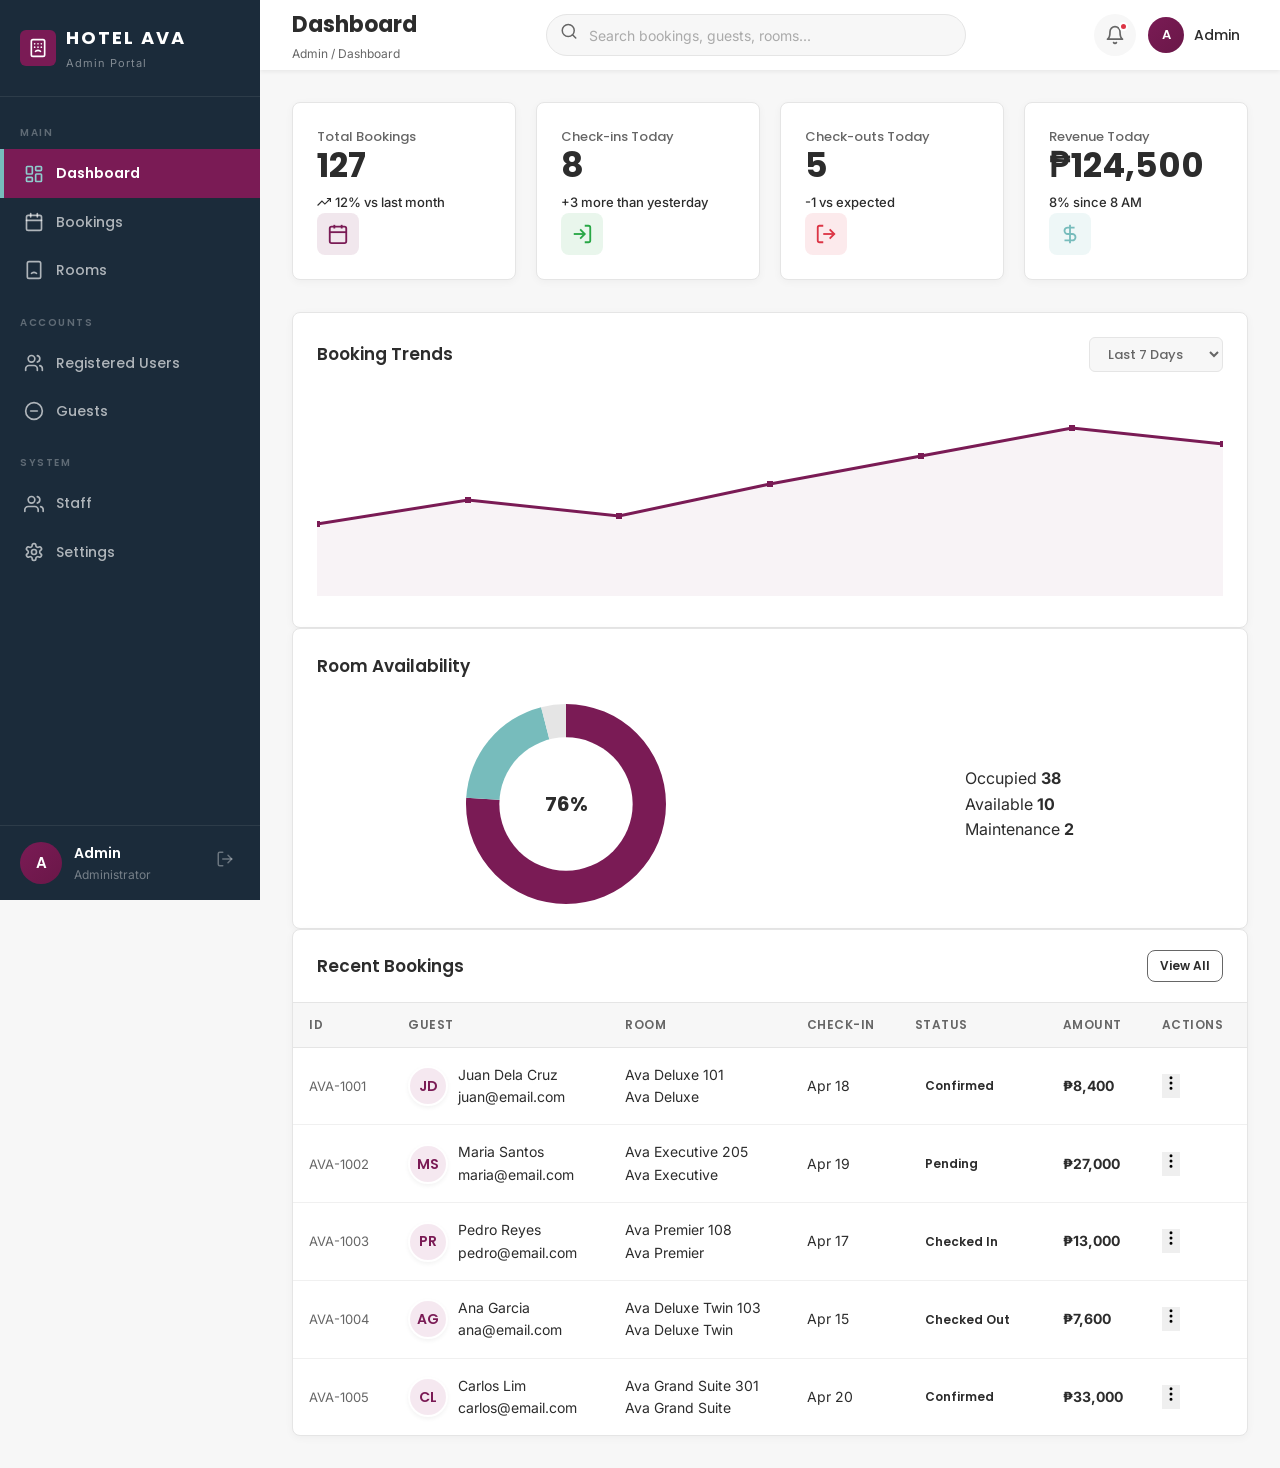
==== commit d313f50e: "Add files via upload" ====
--- a/admin.html
+++ b/admin.html
@@ -3,8 +3,8 @@
 <head>
     <meta charset="UTF-8">
     <meta name="viewport" content="width=device-width, initial-scale=1.0">
-    <title>Admin Dashboard | Winford Resort and Casino Manila</title>
-    <meta name="description" content="Winford Resort admin dashboard – manage bookings, monitor room availability, and view analytics.">
+    <title>Admin Dashboard | Hotel Ava - Boutique Hotel Manila</title>
+    <meta name="description" content="Hotel Ava admin dashboard – manage bookings, monitor room availability, and view analytics.">
 
     <link rel="preconnect" href="https://fonts.googleapis.com">
     <link rel="preconnect" href="https://fonts.gstatic.com" crossorigin>
@@ -25,8 +25,8 @@
                     <svg xmlns="http://www.w3.org/2000/svg" width="20" height="20" viewBox="0 0 24 24" fill="none" stroke="currentColor" stroke-width="2" stroke-linecap="round" stroke-linejoin="round"><path d="M18 2H6a2 2 0 0 0-2 2v16a2 2 0 0 0 2 2h12a2 2 0 0 0 2-2V4a2 2 0 0 0-2-2Z"/><path d="m9 16 .348-.24c1.465-1.013 3.84-1.013 5.304 0L15 16"/><path d="M8 7h.01"/><path d="M16 7h.01"/><path d="M12 7h.01"/><path d="M12 11h.01"/><path d="M16 11h.01"/><path d="M8 11h.01"/></svg>
                 </div>
                 <div>
-                    <div class="sidebar__logo-text">WINFORD</div>
-                    <div class="sidebar__logo-sub">Resort Admin</div>
+                    <div class="sidebar__logo-text">HOTEL AVA</div>
+                    <div class="sidebar__logo-sub">Admin Portal</div>
                 </div>
             </div>
         </div>
--- a/styles.css
+++ b/styles.css
@@ -1,22 +1,23 @@
 /* ============================================================
-   WINFORD RESORT & CASINO MANILA
+   HOTEL AVA
    Room Booking System – Design System & Page Styles
-   Agoda-Inspired, Conversion-Focused
+   Modern Boutique Hotel, Conversion-Focused
    ============================================================ */
 
 /* ---------- DESIGN TOKENS ---------- */
 :root {
-  /* Primary */
-  --winford-red: #8B1538;
-  --winford-red-dark: #6B0F2A;
-  --winford-red-light: #A91D47;
-  --winford-gold: #B8860B;
-  --winford-gold-light: #D4A017;
-  --winford-brown: #4A2511;
+  /* Primary – Ava Violet */
+  --winford-red: #7A1B55;
+  --winford-red-dark: #6A1748;
+  --winford-red-light: #8B2266;
+  /* Accent – Ava Teal */
+  --winford-gold: #77BCBC;
+  --winford-gold-light: #8ECECE;
+  --winford-brown: #1B2B3A;
 
   /* Supporting */
   --white: #FFFFFF;
-  --cream: #FAF9F6;
+  --cream: #F5F1ED;
   --dark: #2C2C2C;
   --medium-gray: #666666;
   --light-gray: #E5E5E5;
@@ -26,7 +27,7 @@
   --success: #28A745;
   --success-bg: #E8F5E9;
   --success-dark: #2E7D32;
-  --warning: #FF6B35;
+  --warning: #FF9800;
   --warning-bg: #FFF3E0;
   --alert: #DC3545;
 
@@ -37,10 +38,10 @@
   /* Shadows */
   --shadow-sm: 0 1px 3px rgba(0,0,0,0.06);
   --shadow-card: 0 2px 8px rgba(0,0,0,0.08);
-  --shadow-card-hover: 0 4px 16px rgba(0,0,0,0.12);
+  --shadow-card-hover: 0 4px 16px rgba(122,27,85,0.15);
   --shadow-lg: 0 4px 12px rgba(0,0,0,0.15);
   --shadow-xl: 0 8px 24px rgba(0,0,0,0.18);
-  --shadow-red: 0 4px 12px rgba(139,21,56,0.35);
+  --shadow-red: 0 4px 12px rgba(122,27,85,0.4);
 
   /* Radius */
   --radius-sm: 4px;
@@ -545,8 +546,8 @@
   inset: 0;
   background: linear-gradient(
     180deg,
-    rgba(44, 44, 44, 0.45) 0%,
-    rgba(139, 21, 56, 0.3) 100%
+    rgba(27, 43, 58, 0.45) 0%,
+    rgba(122, 27, 85, 0.30) 100%
   );
 }
 
@@ -1372,7 +1373,7 @@
    SIGN-UP CTA BANNER (Guest Only)
    ============================================================ */
 .signup-banner {
-  background: linear-gradient(135deg, var(--winford-red), var(--winford-red-dark));
+  background: linear-gradient(135deg, #7A1B55, #6A1748);
   border-radius: var(--radius-lg);
   padding: 40px;
   text-align: center;
@@ -1434,7 +1435,7 @@
 
 .signup-banner__btn {
   background: var(--white);
-  color: var(--winford-red);
+  color: #7A1B55;
   font-family: var(--font-primary);
   font-size: 15px;
   font-weight: 700;
@@ -1535,7 +1536,7 @@
 .footer__logo-icon {
   width: 32px;
   height: 32px;
-  background: var(--winford-red);
+  background: #7A1B55;
   border-radius: var(--radius-sm);
   display: flex;
   align-items: center;
@@ -1960,3 +1961,210 @@
     padding: 8px 12px;
   }
 }
+
+/* ── Booking Modal ────────────────────────────────────────── */
+.modal {
+  display: none;
+  position: fixed;
+  z-index: 2000;
+  inset: 0;
+  background: rgba(0, 0, 0, 0.5);
+  backdrop-filter: blur(4px);
+  align-items: center;
+  justify-content: center;
+  padding: 20px;
+}
+
+.modal.open {
+  display: flex;
+}
+
+.modal-content {
+  background: var(--white);
+  width: 100%;
+  max-width: 500px;
+  border-radius: var(--radius-lg);
+  position: relative;
+  padding: 40px;
+  max-height: 90vh;
+  overflow-y: auto;
+  box-shadow: var(--shadow-xl);
+}
+
+.modal-close {
+  position: absolute;
+  top: 20px;
+  right: 20px;
+  background: none;
+  border: none;
+  font-size: 28px;
+  cursor: pointer;
+  color: var(--medium-gray);
+  line-height: 1;
+}
+
+.booking-header {
+  margin-bottom: 24px;
+}
+
+.booking-title {
+  font-family: var(--font-primary);
+  font-size: 22px;
+  font-weight: 700;
+  color: var(--dark);
+  margin-bottom: 4px;
+}
+
+.booking-subtitle {
+  font-family: var(--font-body);
+  font-size: 13px;
+  color: var(--medium-gray);
+}
+
+.form-group {
+  margin-bottom: 20px;
+}
+
+.form-label {
+  display: block;
+  font-family: var(--font-primary);
+  font-size: 14px;
+  font-weight: 500;
+  color: var(--dark);
+  margin-bottom: 8px;
+}
+
+.required {
+  color: #DC3545;
+}
+
+.form-input {
+  width: 100%;
+  height: 50px;
+  border: 1px solid var(--light-gray);
+  border-radius: var(--radius-md);
+  padding: 0 16px;
+  font-family: var(--font-body);
+  font-size: 16px;
+  color: var(--dark);
+  background: var(--white);
+  transition: all var(--transition-fast);
+}
+
+.form-input::placeholder {
+  color: #999;
+}
+
+.form-input:focus {
+  outline: none;
+  border-color: #7A1B55;
+  box-shadow: 0 0 0 3px rgba(122, 27, 85, 0.1);
+}
+
+.form-input.invalid {
+  border-color: #DC3545;
+}
+
+.mobile-input-container {
+  display: flex;
+  border: 1px solid var(--light-gray);
+  border-radius: var(--radius-md);
+  overflow: hidden;
+  transition: all var(--transition-fast);
+}
+
+.mobile-input-container:focus-within {
+  border-color: #7A1B55;
+  box-shadow: 0 0 0 3px rgba(122, 27, 85, 0.1);
+}
+
+.phone-prefix {
+  background: #F8F9FA;
+  border-right: 1px solid var(--light-gray);
+  width: 60px;
+  display: flex;
+  align-items: center;
+  justify-content: center;
+  font-family: var(--font-body);
+  font-size: 16px;
+  font-weight: 500;
+  color: var(--dark);
+  flex-shrink: 0;
+}
+
+.mobile-input {
+  border: none !important;
+  border-radius: 0 !important;
+  box-shadow: none !important;
+}
+
+.form-textarea {
+  height: 100px;
+  padding: 12px 16px;
+  resize: none;
+}
+
+.error-msg {
+  color: #DC3545;
+  font-size: 13px;
+  margin-top: 4px;
+  min-height: 18px;
+}
+
+.privacy-notice {
+  font-family: var(--font-body);
+  font-size: 12px;
+  color: var(--medium-gray);
+  text-align: center;
+  margin: 24px 0;
+}
+
+.privacy-notice a {
+  color: #7A1B55;
+  text-decoration: none;
+  font-weight: 500;
+}
+
+.booking-submit-btn {
+  width: 100%;
+  height: 54px;
+  background: #7A1B55;
+  color: var(--white);
+  border: none;
+  border-radius: var(--radius-md);
+  font-family: var(--font-primary);
+  font-size: 16px;
+  font-weight: 700;
+  text-transform: uppercase;
+  letter-spacing: 1px;
+  cursor: pointer;
+  transition: all var(--transition-fast);
+}
+
+.booking-submit-btn:hover:not(:disabled) {
+  background: #5C1440;
+  transform: translateY(-1px);
+}
+
+.booking-submit-btn:disabled {
+  background: var(--light-gray);
+  cursor: not-allowed;
+}
+
+.booking-summary {
+  background: var(--cream);
+  padding: 16px;
+  border-radius: var(--radius-md);
+  margin-bottom: 24px;
+}
+
+.booking-summary__room {
+  font-weight: 700;
+  color: var(--dark);
+}
+
+.booking-summary__price {
+  color: #7A1B55;
+  font-weight: 600;
+}
+
--- a/admin.css
+++ b/admin.css
@@ -1,19 +1,19 @@
 /* ============================================================
-   WINFORD RESORT – ADMIN DASHBOARD
-   Modern admin panel with dark sidebar & Winford branding
+   HOTEL AVA – ADMIN DASHBOARD
+   Modern admin panel with Deep Navy sidebar & Hotel Ava branding
    ============================================================ */
 
 /* ── Admin Tokens ────────────────────────────────────────── */
 :root {
-  --sidebar-bg: #1A1A1A;
+  --sidebar-bg: #1B2B3A;
   --sidebar-w: 260px;
   --topbar-h: 70px;
-  --page-bg: #F8F9FA;
+  --page-bg: #F7F7F7;
 
   --status-confirmed: #28A745;
   --status-pending: #FFC107;
   --status-cancelled: #DC3545;
-  --status-checkedin: #17A2B8;
+  --status-checkedin: #2196F3;
   --status-checkedout: #6C757D;
 }
 
@@ -55,7 +55,7 @@
 .sidebar__logo-icon {
   width: 36px;
   height: 36px;
-  background: var(--winford-red);
+  background: #7A1B55;
   border-radius: var(--radius-md);
   display: flex;
   align-items: center;
@@ -136,14 +136,14 @@
 }
 
 .sidebar__link.active {
-  background: var(--winford-red);
+  background: #7A1B55;
   color: var(--white);
   font-weight: 600;
-  border-left-color: var(--winford-gold);
+  border-left-color: #77BCBC;
 }
 
 .sidebar__link.active svg {
-  color: var(--winford-gold-light);
+  color: #8ECECE;
 }
 
 .sidebar__badge {
@@ -151,7 +151,7 @@
   font-size: 11px;
   font-weight: 700;
   color: var(--white);
-  background: var(--winford-red);
+  background: #7A1B55;
   padding: 2px 8px;
   border-radius: 10px;
   min-width: 20px;
@@ -175,7 +175,7 @@
   width: 42px;
   height: 42px;
   border-radius: 50%;
-  background: linear-gradient(135deg, var(--winford-red), var(--winford-red-dark));
+  background: linear-gradient(135deg, #7A1B55, #6A1748);
   color: var(--white);
   display: flex;
   align-items: center;
@@ -296,8 +296,8 @@
 }
 
 .topbar__search-input:focus {
-  border-color: var(--winford-red);
-  box-shadow: 0 0 0 3px rgba(139,21,56,0.08);
+  border-color: #7A1B55;
+  box-shadow: 0 0 0 3px rgba(122,27,85,0.10);
 }
 
 .topbar__search-icon {
@@ -372,7 +372,7 @@
   width: 36px;
   height: 36px;
   border-radius: 50%;
-  background: linear-gradient(135deg, var(--winford-red), var(--winford-red-dark));
+  background: linear-gradient(135deg, #7A1B55, #6A1748);
   color: var(--white);
   display: flex;
   align-items: center;
@@ -460,13 +460,13 @@
 }
 
 .stat-card__icon--red {
-  background: rgba(139,21,56,0.08);
-  color: var(--winford-red);
+  background: rgba(122,27,85,0.08);
+  color: #7A1B55;
 }
 
 .stat-card__icon--gold {
-  background: rgba(184,134,11,0.08);
-  color: var(--winford-gold);
+  background: rgba(119,188,188,0.12);
+  color: #77BCBC;
 }
 
 .stat-card__icon--gray {
@@ -646,7 +646,7 @@
   font-family: var(--font-primary);
   font-size: 14px;
   font-weight: 500;
-  color: var(--winford-red);
+  color: #7A1B55;
   text-decoration: none;
   display: flex;
   align-items: center;
@@ -655,7 +655,7 @@
 }
 
 .table-card__link:hover {
-  color: var(--winford-red-dark);
+  color: #6A1748;
 }
 
 .table-card__link svg {
@@ -754,7 +754,7 @@
 
 .status-badge--pending {
   background: rgba(255,193,7,0.15);
-  color: #B8860B;
+  color: #B08204;
 }
 
 .status-badge--cancelled {
@@ -795,7 +795,7 @@
 }
 
 .action-btn:hover {
-  background: var(--winford-red);
+  background: #7A1B55;
   color: var(--white);
 }
 
@@ -819,13 +819,13 @@
 }
 
 .quick-action-btn--primary {
-  background: var(--winford-red);
+  background: #7A1B55;
   color: var(--white);
 }
 
 .quick-action-btn--primary:hover {
-  background: var(--winford-red-dark);
-  box-shadow: 0 4px 12px rgba(139,21,56,0.3);
+  background: #6A1748;
+  box-shadow: 0 4px 12px rgba(122,27,85,0.3);
 }
 
 .quick-action-btn--secondary {
@@ -835,8 +835,8 @@
 }
 
 .quick-action-btn--secondary:hover {
-  border-color: var(--winford-red);
-  color: var(--winford-red);
+  border-color: #7A1B55;
+  color: #7A1B55;
 }
 
 .quick-action-btn svg {
@@ -1054,7 +1054,7 @@
 }
 
 .room-card--occupied {
-  border-left: 4px solid var(--winford-red);
+  border-left: 4px solid #7A1B55;
 }
 
 .room-card--available {
@@ -1181,13 +1181,13 @@
 }
 
 .btn--primary {
-  background: var(--winford-red);
+  background: #7A1B55;
   color: white;
 }
 
 .btn--primary:hover {
-  background: #72112d;
-  box-shadow: 0 4px 12px rgba(139, 21, 56, 0.2);
+  background: #6A1748;
+  box-shadow: 0 4px 12px rgba(122,27,85,0.25);
 }
 
 .btn--outline {
@@ -1197,8 +1197,8 @@
 }
 
 .btn--outline:hover {
-  border-color: var(--winford-red);
-  color: var(--winford-red);
+  border-color: #7A1B55;
+  color: #7A1B55;
 }
 
 .btn--danger {
@@ -1216,7 +1216,7 @@
 .user-avatar {
   width: 40px;
   height: 40px;
-  background: #F0E6E9;
+  background: #F5E8F0;
   border-radius: 50%;
   display: flex;
   align-items: center;
@@ -1224,7 +1224,7 @@
   font-family: var(--font-primary);
   font-weight: 600;
   font-size: 14px;
-  color: var(--winford-red);
+  color: #7A1B55;
   border: 2px solid white;
   box-shadow: 0 2px 4px rgba(0,0,0,0.05);
 }
@@ -1272,8 +1272,8 @@
 }
 
 .action-menu__item:hover {
-  background: #F8F9FA;
-  color: var(--winford-red);
+  background: #F7F7F7;
+  color: #7A1B55;
 }
 
 .action-menu__divider {
@@ -1319,14 +1319,14 @@
 }
 
 .pagination__btn:hover {
-  border-color: var(--winford-red);
-  color: var(--winford-red);
+  border-color: #7A1B55;
+  color: #7A1B55;
 }
 
 .pagination__btn.active {
-  background: var(--winford-red);
+  background: #7A1B55;
   color: white;
-  border-color: var(--winford-red);
+  border-color: #7A1B55;
 }
 
 /* Modal UI Polish */
@@ -1402,7 +1402,7 @@
   gap: 6px;
 }
 
-.badge--gold { background: #FFF9E6 !important; color: #B8860B !important; border: 1px solid #FFE4B3; }
+.badge--gold { background: #F9EDF4 !important; color: #7A1B55 !important; border: 1px solid #E8B8D4; }
 .badge--silver { background: #F2F2F2 !important; color: #666 !important; border: 1px solid #DDD; }
 .badge--regular { background: white !important; color: #888 !important; border: 1px solid #EEE; }
 
@@ -1418,7 +1418,7 @@
 }
 
 .clickable-name:hover {
-  color: var(--winford-red);
+  color: #7A1B55;
   text-decoration: underline;
 }
 
